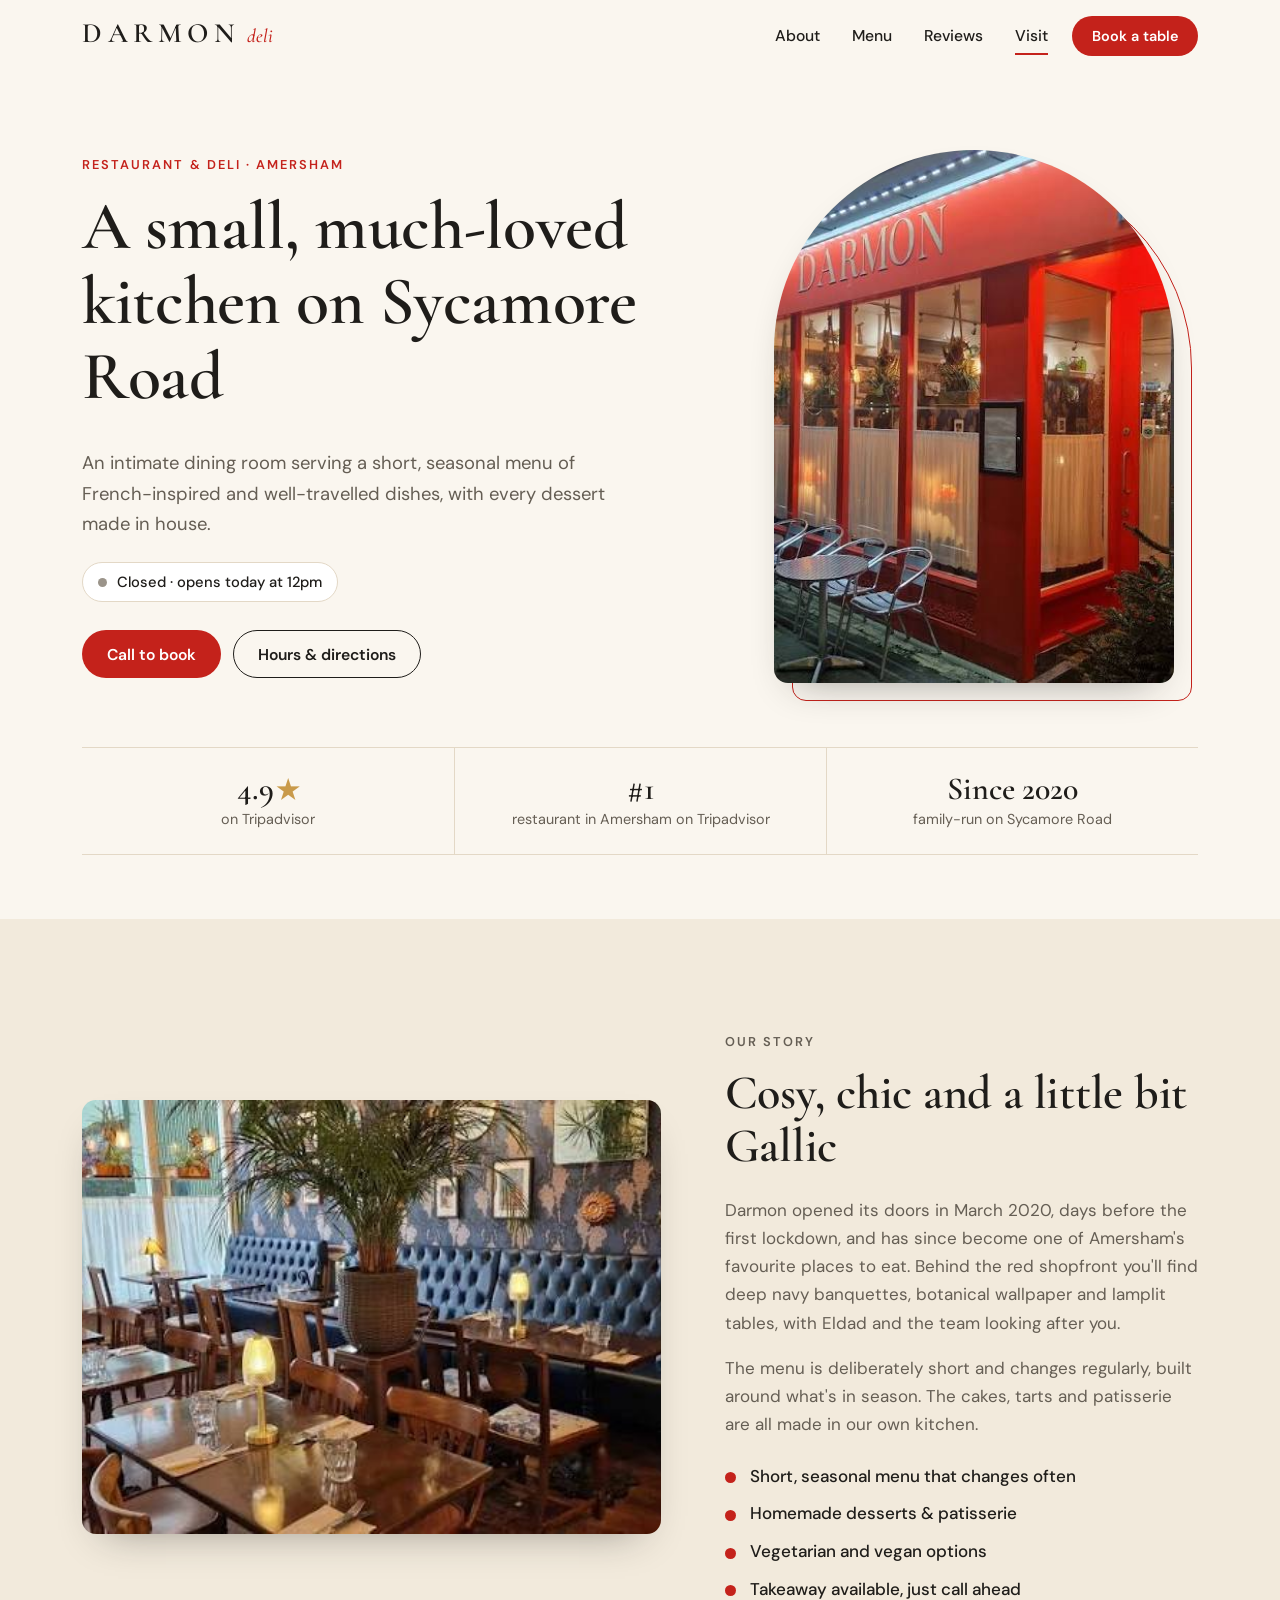
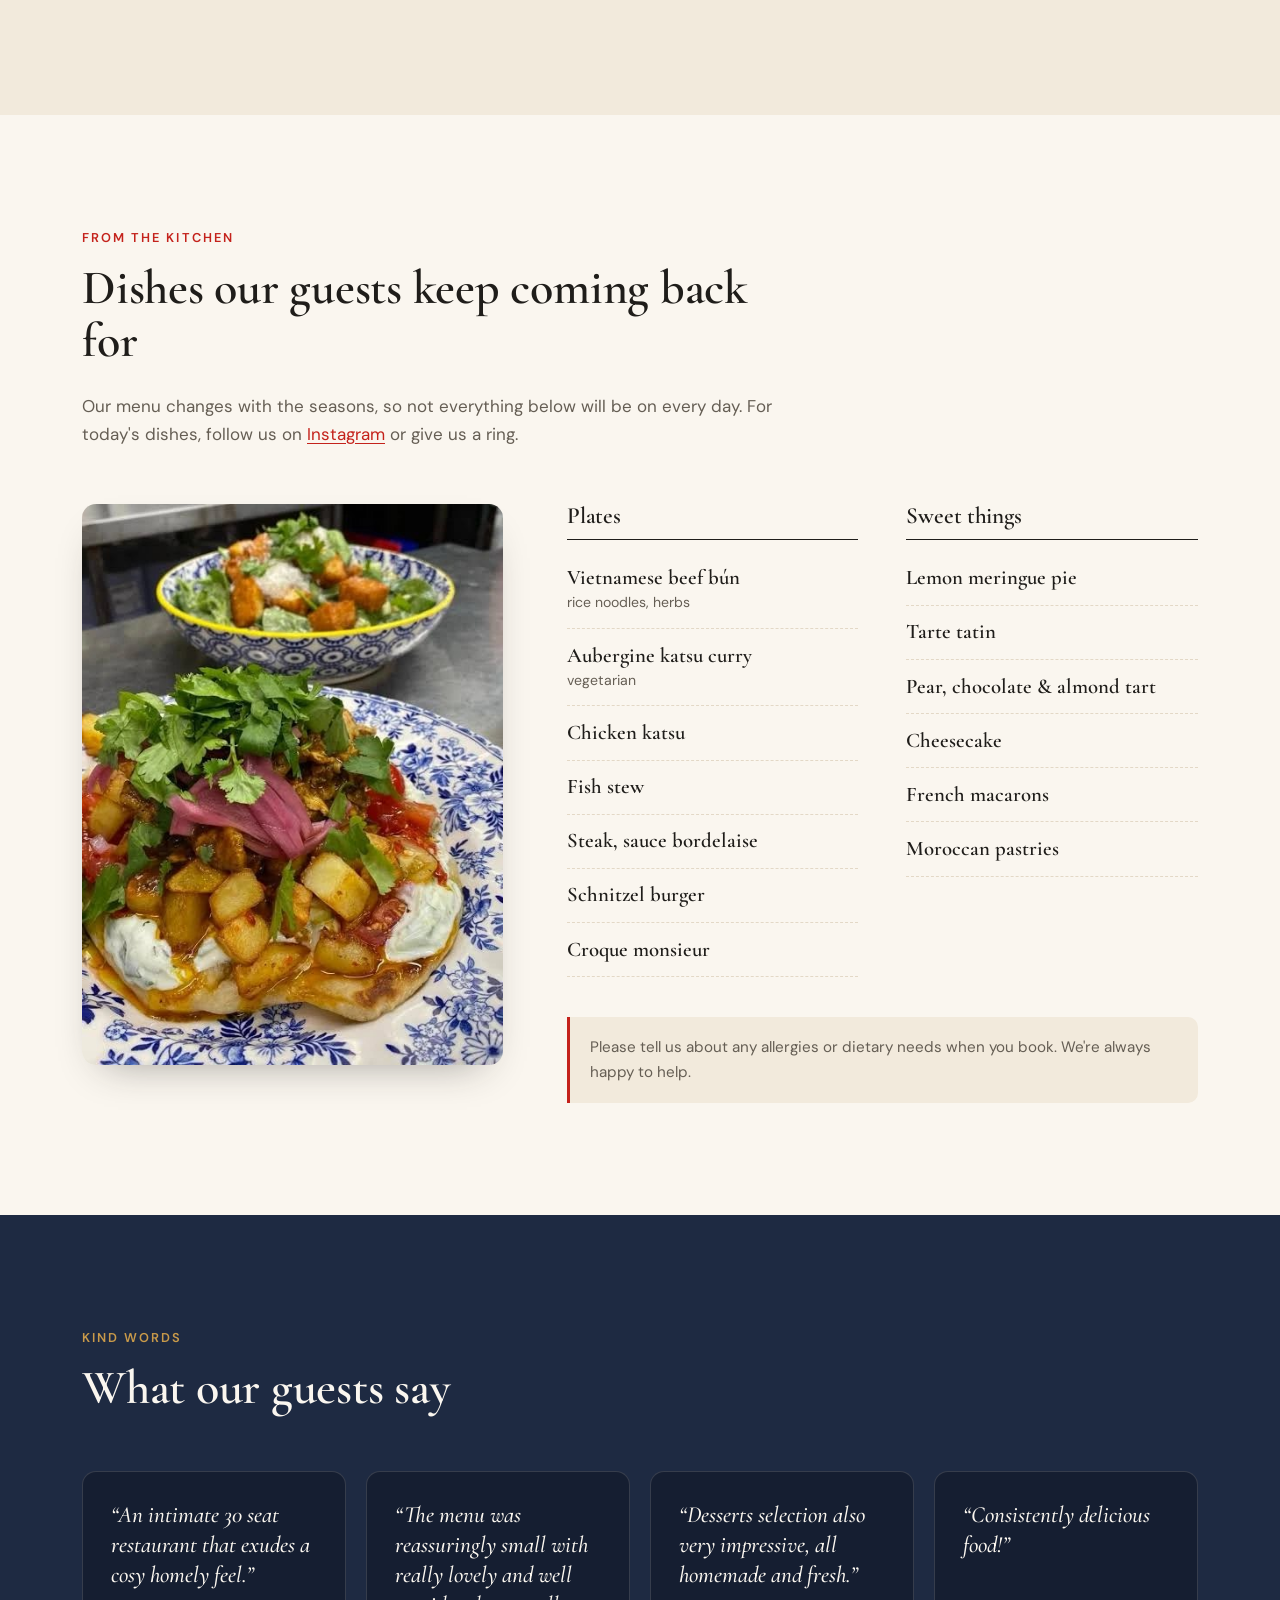
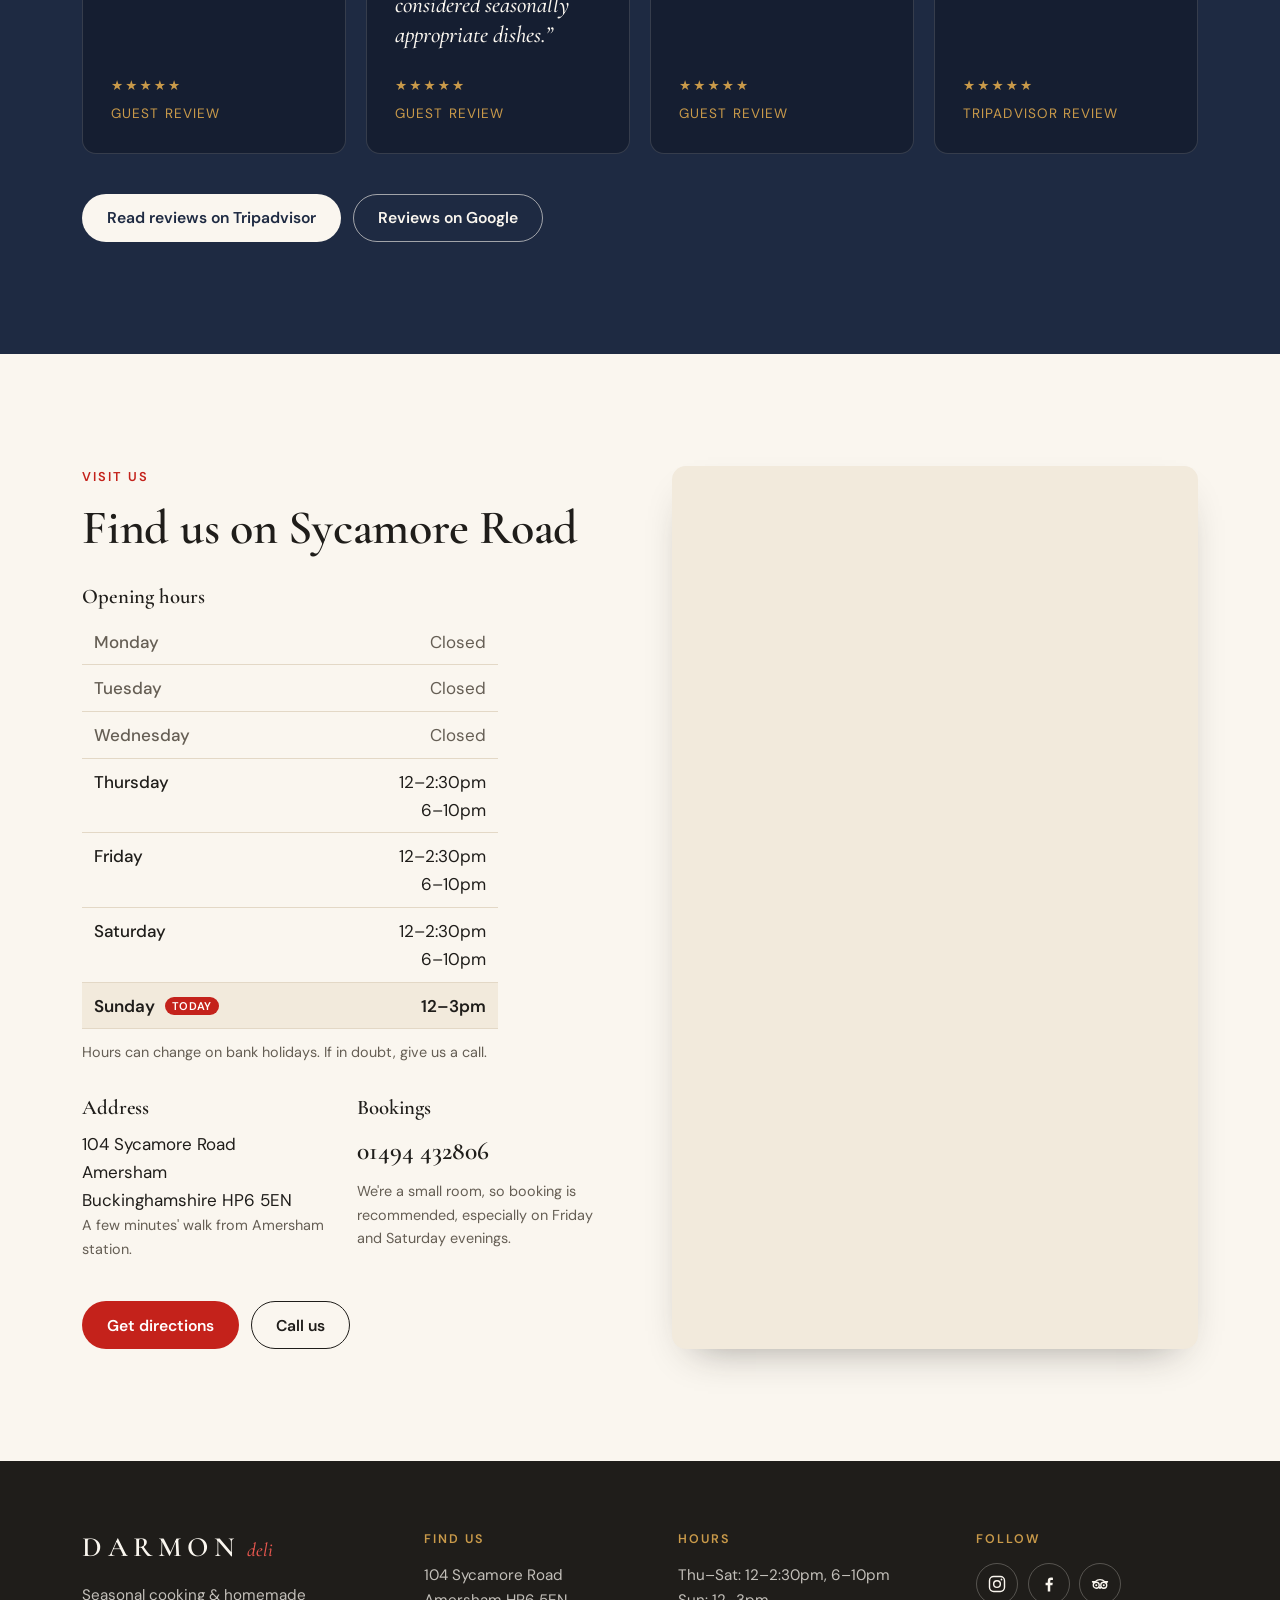
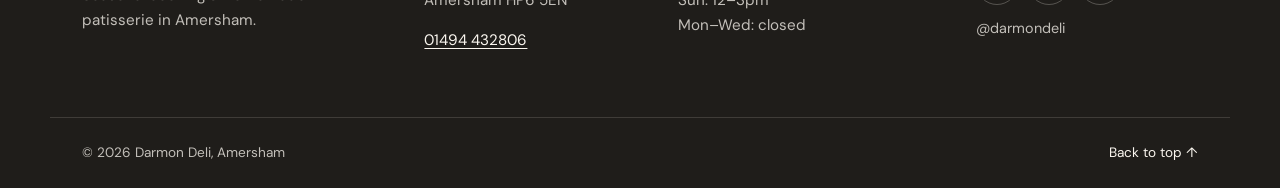
==== index.html @ e1b256d5 "Build Darmon Deli website Single-page static site for Darmon Deli, 104 Sycamore Road, Amersham: hero" ====
<!doctype html>
<html lang="en-GB">
<head>
  <meta charset="utf-8">
  <meta name="viewport" content="width=device-width, initial-scale=1">
  <title>Darmon Deli | Restaurant &amp; Deli on Sycamore Road, Amersham</title>
  <meta name="description" content="Darmon Deli is a cosy, family-run restaurant at 104 Sycamore Road, Amersham. A short, seasonal menu, homemade desserts and a warm welcome. Call 01494 432806 to book.">
  <meta name="theme-color" content="#c4221b">

  <meta property="og:type" content="restaurant">
  <meta property="og:site_name" content="Darmon Deli">
  <meta property="og:title" content="Darmon Deli | Amersham">
  <meta property="og:description" content="A cosy restaurant on Sycamore Road, Amersham. Seasonal plates, homemade desserts and a warm welcome.">
  <meta property="og:image" content="/assets/img/og.jpg">
  <meta property="og:locale" content="en_GB">
  <meta name="twitter:card" content="summary_large_image">

  <link rel="icon" href="/assets/img/favicon.svg" type="image/svg+xml">
  <link rel="apple-touch-icon" href="/assets/img/apple-touch-icon.png">

  <link rel="preconnect" href="https://fonts.googleapis.com">
  <link rel="preconnect" href="https://fonts.gstatic.com" crossorigin>
  <link rel="stylesheet" href="https://fonts.googleapis.com/css2?family=Cormorant+Garamond:ital,wght@0,500;0,600;0,700;1,500&family=DM+Sans:opsz,wght@9..40,400;9..40,500;9..40,600&display=swap">
  <link rel="stylesheet" href="/assets/css/styles.css">
  <script src="/assets/js/main.js" defer></script>

  <script type="application/ld+json">
  {
    "@context": "https://schema.org",
    "@type": "Restaurant",
    "name": "Darmon Deli",
    "image": "/assets/img/storefront.jpg",
    "telephone": "+44 1494 432806",
    "servesCuisine": ["French", "International"],
    "acceptsReservations": "True",
    "address": {
      "@type": "PostalAddress",
      "streetAddress": "104 Sycamore Road",
      "addressLocality": "Amersham",
      "addressRegion": "Buckinghamshire",
      "postalCode": "HP6 5EN",
      "addressCountry": "GB"
    },
    "geo": { "@type": "GeoCoordinates", "latitude": 51.6785188, "longitude": -0.6049673 },
    "openingHoursSpecification": [
      { "@type": "OpeningHoursSpecification", "dayOfWeek": "Sunday", "opens": "12:00", "closes": "15:00" },
      { "@type": "OpeningHoursSpecification", "dayOfWeek": ["Thursday", "Friday", "Saturday"], "opens": "12:00", "closes": "14:30" },
      { "@type": "OpeningHoursSpecification", "dayOfWeek": ["Thursday", "Friday", "Saturday"], "opens": "18:00", "closes": "22:00" }
    ],
    "sameAs": [
      "https://www.facebook.com/darmondeli/",
      "https://www.instagram.com/darmondeli/",
      "https://www.tripadvisor.co.uk/Restaurant_Review-g499482-d20060055-Reviews-Darmon_Deli-Amersham_Buckinghamshire_England.html"
    ]
  }
  </script>
</head>
<body>
  <a class="skip-link" href="#main">Skip to content</a>

  <header class="site-header" id="top">
    <div class="container header-inner">
      <a class="brand" href="#top" aria-label="Darmon Deli, back to top">
        <span class="brand-name">Darmon</span>
        <span class="brand-sub">deli</span>
      </a>

      <nav class="nav-desktop" aria-label="Main">
        <a href="#about">About</a>
        <a href="#menu">Menu</a>
        <a href="#reviews">Reviews</a>
        <a href="#visit">Visit</a>
      </nav>

      <a class="btn btn-primary btn-sm header-cta" href="tel:+441494432806">Book a table</a>

      <button class="nav-toggle" type="button" aria-expanded="false" aria-controls="drawer" aria-label="Open menu">
        <span class="nav-toggle-bar"></span>
        <span class="nav-toggle-bar"></span>
        <span class="nav-toggle-bar"></span>
      </button>
    </div>
  </header>

  <!--
    The mobile drawer sits outside <header> on purpose. A position:fixed element
    inside a parent with transform, filter or backdrop-filter is positioned
    relative to that parent instead of the viewport, which is what usually
    makes a sidebar look clipped or see-through. Its background is a solid
    colour, never a translucent one.
  -->
  <div class="drawer-scrim" data-drawer-close hidden></div>
  <aside class="drawer" id="drawer" aria-label="Mobile menu" inert>
    <div class="drawer-head">
      <span class="brand brand-drawer">
        <span class="brand-name">Darmon</span>
        <span class="brand-sub">deli</span>
      </span>
      <button class="drawer-close" type="button" data-drawer-close aria-label="Close menu">
        <svg viewBox="0 0 24 24" width="22" height="22" aria-hidden="true"><path d="M6 6l12 12M18 6L6 18" stroke="currentColor" stroke-width="1.8" stroke-linecap="round"/></svg>
      </button>
    </div>
    <nav class="drawer-nav" aria-label="Mobile">
      <a href="#about">About</a>
      <a href="#menu">Menu</a>
      <a href="#reviews">Reviews</a>
      <a href="#visit">Visit us</a>
    </nav>
    <div class="drawer-foot">
      <a class="btn btn-primary btn-block" href="tel:+441494432806">Call 01494 432806</a>
      <p class="drawer-address">104 Sycamore Road<br>Amersham HP6 5EN</p>
      <div class="social">
        <a href="https://www.instagram.com/darmondeli/" target="_blank" rel="noopener" aria-label="Instagram">
          <svg viewBox="0 0 24 24" aria-hidden="true"><rect x="3" y="3" width="18" height="18" rx="5" fill="none" stroke="currentColor" stroke-width="1.7"/><circle cx="12" cy="12" r="4" fill="none" stroke="currentColor" stroke-width="1.7"/><circle cx="17.4" cy="6.6" r="1.1" fill="currentColor"/></svg>
        </a>
        <a href="https://www.facebook.com/darmondeli/" target="_blank" rel="noopener" aria-label="Facebook">
          <svg viewBox="0 0 24 24" aria-hidden="true"><path d="M13.5 21v-7.5h2.6l.4-3h-3V8.6c0-.9.3-1.5 1.6-1.5h1.6V4.4c-.3 0-1.2-.1-2.3-.1-2.3 0-3.9 1.4-3.9 4v2.2H7.9v3h2.6V21h3z" fill="currentColor"/></svg>
        </a>
        <a href="https://www.tripadvisor.co.uk/Restaurant_Review-g499482-d20060055-Reviews-Darmon_Deli-Amersham_Buckinghamshire_England.html" target="_blank" rel="noopener" aria-label="Tripadvisor">
          <svg viewBox="0 0 24 24" aria-hidden="true"><circle cx="7.5" cy="13.5" r="3.6" fill="none" stroke="currentColor" stroke-width="1.6"/><circle cx="16.5" cy="13.5" r="3.6" fill="none" stroke="currentColor" stroke-width="1.6"/><circle cx="7.5" cy="13.5" r="1.2" fill="currentColor"/><circle cx="16.5" cy="13.5" r="1.2" fill="currentColor"/><path d="M3 9.2h3.2C7.8 7.6 9.8 6.8 12 6.8s4.2.8 5.8 2.4H21l-1.6 2M3 9.2l1.6 2M12 17.3l-1-1.3m1 1.3l1-1.3" fill="none" stroke="currentColor" stroke-width="1.6" stroke-linecap="round" stroke-linejoin="round"/></svg>
        </a>
      </div>
    </div>
  </aside>

  <main id="main">
    <!-- Hero -->
    <section class="hero">
      <div class="container hero-grid">
        <div class="hero-copy">
          <p class="eyebrow">Restaurant &amp; deli &middot; Amersham</p>
          <h1>A small, much-loved kitchen on Sycamore Road</h1>
          <p class="lede">An intimate dining room serving a short, seasonal menu of French-inspired and well-travelled dishes, with every dessert made in house.</p>

          <p class="status" data-open-status hidden>
            <span class="status-dot" aria-hidden="true"></span>
            <span class="status-text"></span>
          </p>

          <div class="hero-actions">
            <a class="btn btn-primary" href="tel:+441494432806">Call to book</a>
            <a class="btn btn-ghost" href="#visit">Hours &amp; directions</a>
          </div>
        </div>

        <figure class="hero-media">
          <img src="/assets/img/storefront.jpg" width="387" height="516" alt="The red shopfront of Darmon at 104 Sycamore Road, lit up in the evening, with bistro chairs outside" fetchpriority="high">
        </figure>
      </div>

      <div class="container">
        <ul class="proof" aria-label="Highlights">
          <li>
            <span class="proof-figure">4.9<span class="star" aria-hidden="true">&#9733;</span></span>
            <span class="proof-label">on Tripadvisor</span>
          </li>
          <li>
            <span class="proof-figure">#1</span>
            <span class="proof-label">restaurant in Amersham on Tripadvisor</span>
          </li>
          <li>
            <span class="proof-figure">Since 2020</span>
            <span class="proof-label">family-run on Sycamore Road</span>
          </li>
        </ul>
      </div>
    </section>

    <!-- About -->
    <section class="section about" id="about">
      <div class="container about-grid">
        <figure class="about-media">
          <img src="/assets/img/interior.jpg" width="658" height="303" loading="lazy" alt="Inside Darmon: navy leather banquettes, lamplit wooden tables, botanical wallpaper and a tall palm">
        </figure>
        <div class="about-copy">
          <p class="eyebrow">Our story</p>
          <h2>Cosy, chic and a little bit Gallic</h2>
          <p>Darmon opened its doors in March 2020, days before the first lockdown, and has since become one of Amersham's favourite places to eat. Behind the red shopfront you'll find deep navy banquettes, botanical wallpaper and lamplit tables, with Eldad and the team looking after you.</p>
          <p>The menu is deliberately short and changes regularly, built around what's in season. The cakes, tarts and patisserie are all made in our own kitchen.</p>
          <ul class="features">
            <li>Short, seasonal menu that changes often</li>
            <li>Homemade desserts &amp; patisserie</li>
            <li>Vegetarian and vegan options</li>
            <li>Takeaway available, just call ahead</li>
          </ul>
        </div>
      </div>
    </section>

    <!-- Menu -->
    <section class="section menu" id="menu">
      <div class="container">
        <div class="section-head">
          <p class="eyebrow">From the kitchen</p>
          <h2>Dishes our guests keep coming back for</h2>
          <p>Our menu changes with the seasons, so not everything below will be on every day. For today's dishes, follow us on <a href="https://www.instagram.com/darmondeli/" target="_blank" rel="noopener">Instagram</a> or give us a ring.</p>
        </div>

        <div class="menu-grid">
          <figure class="menu-media">
            <img src="/assets/img/dish.jpg" width="480" height="640" loading="lazy" alt="A flatbread topped with spiced chicken, crispy potatoes, herb yoghurt, pickled red onion and coriander, with a salad behind">
          </figure>

          <div class="menu-lists">
            <div class="menu-col">
              <h3>Plates</h3>
              <ul class="menu-list">
                <li><span class="dish">Vietnamese beef bún</span><span class="note">rice noodles, herbs</span></li>
                <li><span class="dish">Aubergine katsu curry</span><span class="note">vegetarian</span></li>
                <li><span class="dish">Chicken katsu</span></li>
                <li><span class="dish">Fish stew</span></li>
                <li><span class="dish">Steak, sauce bordelaise</span></li>
                <li><span class="dish">Schnitzel burger</span></li>
                <li><span class="dish">Croque monsieur</span></li>
              </ul>
            </div>
            <div class="menu-col">
              <h3>Sweet things</h3>
              <ul class="menu-list">
                <li><span class="dish">Lemon meringue pie</span></li>
                <li><span class="dish">Tarte tatin</span></li>
                <li><span class="dish">Pear, chocolate &amp; almond tart</span></li>
                <li><span class="dish">Cheesecake</span></li>
                <li><span class="dish">French macarons</span></li>
                <li><span class="dish">Moroccan pastries</span></li>
              </ul>
            </div>
            <p class="menu-foot">Please tell us about any allergies or dietary needs when you book. We're always happy to help.</p>
          </div>
        </div>
      </div>
    </section>

    <!-- Reviews -->
    <section class="section reviews" id="reviews">
      <div class="container">
        <div class="section-head section-head-light">
          <p class="eyebrow">Kind words</p>
          <h2>What our guests say</h2>
        </div>

        <div class="review-grid">
          <figure class="review">
            <blockquote>&ldquo;An intimate 30 seat restaurant that exudes a cosy homely feel.&rdquo;</blockquote>
            <figcaption>Guest review</figcaption>
          </figure>
          <figure class="review">
            <blockquote>&ldquo;The menu was reassuringly small with really lovely and well considered seasonally appropriate dishes.&rdquo;</blockquote>
            <figcaption>Guest review</figcaption>
          </figure>
          <figure class="review">
            <blockquote>&ldquo;Desserts selection also very impressive, all homemade and fresh.&rdquo;</blockquote>
            <figcaption>Guest review</figcaption>
          </figure>
          <figure class="review">
            <blockquote>&ldquo;Consistently delicious food!&rdquo;</blockquote>
            <figcaption>Tripadvisor review</figcaption>
          </figure>
        </div>

        <div class="review-links">
          <a class="btn btn-light" href="https://www.tripadvisor.co.uk/Restaurant_Review-g499482-d20060055-Reviews-Darmon_Deli-Amersham_Buckinghamshire_England.html" target="_blank" rel="noopener">Read reviews on Tripadvisor</a>
          <a class="btn btn-outline-light" href="https://www.google.com/maps/place/Darmon+Deli/@51.6785188,-0.6049673,17z/data=!4m6!3m5!1s0x4876679b635c8a7f:0xc6d75c1e1b6dec40!8m2!3d51.6785188!4d-0.6049673!16s%2Fg%2F11j0j8d5xz" target="_blank" rel="noopener">Reviews on Google</a>
        </div>
      </div>
    </section>

    <!-- Visit -->
    <section class="section visit" id="visit">
      <div class="container visit-grid">
        <div class="visit-info">
          <p class="eyebrow">Visit us</p>
          <h2>Find us on Sycamore Road</h2>

          <div class="visit-block">
            <h3>Opening hours</h3>
            <table class="hours">
              <caption class="visually-hidden">Opening hours</caption>
              <tbody>
                <tr data-day="1" class="closed"><th scope="row">Monday</th><td>Closed</td></tr>
                <tr data-day="2" class="closed"><th scope="row">Tuesday</th><td>Closed</td></tr>
                <tr data-day="3" class="closed"><th scope="row">Wednesday</th><td>Closed</td></tr>
                <tr data-day="4"><th scope="row">Thursday</th><td>12&ndash;2:30pm<br>6&ndash;10pm</td></tr>
                <tr data-day="5"><th scope="row">Friday</th><td>12&ndash;2:30pm<br>6&ndash;10pm</td></tr>
                <tr data-day="6"><th scope="row">Saturday</th><td>12&ndash;2:30pm<br>6&ndash;10pm</td></tr>
                <tr data-day="0"><th scope="row">Sunday</th><td>12&ndash;3pm</td></tr>
              </tbody>
            </table>
            <p class="small muted">Hours can change on bank holidays. If in doubt, give us a call.</p>
          </div>

          <div class="visit-block visit-contact">
            <div>
              <h3>Address</h3>
              <address>104 Sycamore Road<br>Amersham<br>Buckinghamshire HP6 5EN</address>
              <p class="small muted">A few minutes' walk from Amersham station.</p>
            </div>
            <div>
              <h3>Bookings</h3>
              <p><a class="link-strong" href="tel:+441494432806">01494 432806</a></p>
              <p class="small muted">We're a small room, so booking is recommended, especially on Friday and Saturday evenings.</p>
            </div>
          </div>

          <div class="visit-actions">
            <a class="btn btn-primary" href="https://www.google.com/maps/dir/?api=1&amp;destination=Darmon+Deli%2C+104+Sycamore+Rd%2C+Amersham+HP6+5EN" target="_blank" rel="noopener">Get directions</a>
            <a class="btn btn-ghost" href="tel:+441494432806">Call us</a>
          </div>
        </div>

        <div class="visit-map">
          <iframe
            title="Map showing Darmon Deli at 104 Sycamore Road, Amersham"
            src="https://maps.google.com/maps?q=Darmon%20Deli%2C%20104%20Sycamore%20Rd%2C%20Amersham%20HP6%205EN&amp;z=16&amp;output=embed"
            loading="lazy"
            referrerpolicy="no-referrer-when-downgrade"
            allowfullscreen></iframe>
        </div>
      </div>
    </section>
  </main>

  <footer class="site-footer">
    <div class="container footer-grid">
      <div>
        <a class="brand brand-footer" href="#top" aria-label="Darmon Deli, back to top">
          <span class="brand-name">Darmon</span>
          <span class="brand-sub">deli</span>
        </a>
        <p class="footer-tag">Seasonal cooking &amp; homemade patisserie in Amersham.</p>
      </div>
      <div>
        <h3>Find us</h3>
        <p>104 Sycamore Road<br>Amersham HP6 5EN</p>
        <p><a href="tel:+441494432806">01494 432806</a></p>
      </div>
      <div>
        <h3>Hours</h3>
        <p>Thu&ndash;Sat: 12&ndash;2:30pm, 6&ndash;10pm<br>Sun: 12&ndash;3pm<br>Mon&ndash;Wed: closed</p>
      </div>
      <div>
        <h3>Follow</h3>
        <div class="social social-footer">
          <a href="https://www.instagram.com/darmondeli/" target="_blank" rel="noopener" aria-label="Instagram">
            <svg viewBox="0 0 24 24" aria-hidden="true"><rect x="3" y="3" width="18" height="18" rx="5" fill="none" stroke="currentColor" stroke-width="1.7"/><circle cx="12" cy="12" r="4" fill="none" stroke="currentColor" stroke-width="1.7"/><circle cx="17.4" cy="6.6" r="1.1" fill="currentColor"/></svg>
          </a>
          <a href="https://www.facebook.com/darmondeli/" target="_blank" rel="noopener" aria-label="Facebook">
            <svg viewBox="0 0 24 24" aria-hidden="true"><path d="M13.5 21v-7.5h2.6l.4-3h-3V8.6c0-.9.3-1.5 1.6-1.5h1.6V4.4c-.3 0-1.2-.1-2.3-.1-2.3 0-3.9 1.4-3.9 4v2.2H7.9v3h2.6V21h3z" fill="currentColor"/></svg>
          </a>
          <a href="https://www.tripadvisor.co.uk/Restaurant_Review-g499482-d20060055-Reviews-Darmon_Deli-Amersham_Buckinghamshire_England.html" target="_blank" rel="noopener" aria-label="Tripadvisor">
            <svg viewBox="0 0 24 24" aria-hidden="true"><circle cx="7.5" cy="13.5" r="3.6" fill="none" stroke="currentColor" stroke-width="1.6"/><circle cx="16.5" cy="13.5" r="3.6" fill="none" stroke="currentColor" stroke-width="1.6"/><circle cx="7.5" cy="13.5" r="1.2" fill="currentColor"/><circle cx="16.5" cy="13.5" r="1.2" fill="currentColor"/><path d="M3 9.2h3.2C7.8 7.6 9.8 6.8 12 6.8s4.2.8 5.8 2.4H21l-1.6 2M3 9.2l1.6 2M12 17.3l-1-1.3m1 1.3l1-1.3" fill="none" stroke="currentColor" stroke-width="1.6" stroke-linecap="round" stroke-linejoin="round"/></svg>
          </a>
        </div>
        <p class="small">@darmondeli</p>
      </div>
    </div>
    <div class="container footer-base">
      <p>&copy; <span data-year>2026</span> Darmon Deli, Amersham</p>
      <a href="#top">Back to top &uarr;</a>
    </div>
  </footer>
</body>
</html>
---- assets/css/styles.css ----
/* ==========================================================================
   Darmon Deli
   ========================================================================== */

:root {
  --red: #c4221b;
  --red-deep: #9d1914;
  --navy: #1e2a42;
  --navy-deep: #151e31;
  --cream: #faf6ef;
  --paper: #f2eadc;
  --ink: #1f1d1a;
  --muted: #655e54;
  --line: #e3d8c6;
  --gold: #c99a4a;
  --white: #ffffff;

  --font-display: "Cormorant Garamond", "Times New Roman", Georgia, serif;
  --font-body: "DM Sans", system-ui, -apple-system, "Segoe UI", Roboto, sans-serif;

  --header-h: 72px;
  --radius: 14px;
  --shadow: 0 18px 40px -22px rgba(31, 29, 26, 0.45);
  --gutter: clamp(16px, 4vw, 32px);

  /* Stacking order, lowest to highest. The drawer must beat everything. */
  --z-header: 50;
  --z-scrim: 90;
  --z-drawer: 100;
}

/* Base ------------------------------------------------------------------ */

*,
*::before,
*::after {
  box-sizing: border-box;
}

html {
  -webkit-text-size-adjust: 100%;
  scroll-behavior: smooth;
  scroll-padding-top: calc(var(--header-h) + 12px);
}

html.is-locked {
  overflow: hidden;
}

body {
  margin: 0;
  background: var(--cream);
  color: var(--ink);
  font-family: var(--font-body);
  font-size: 1.0625rem;
  line-height: 1.65;
  -webkit-font-smoothing: antialiased;
  overflow-x: hidden;
}

img {
  display: block;
  max-width: 100%;
  height: auto;
}

a {
  color: var(--red);
  text-underline-offset: 3px;
}

a:hover {
  color: var(--red-deep);
}

:focus-visible {
  outline: 2px solid var(--red);
  outline-offset: 3px;
  border-radius: 4px;
}

h1,
h2,
h3 {
  font-family: var(--font-display);
  font-weight: 600;
  line-height: 1.1;
  margin: 0 0 0.5em;
  letter-spacing: -0.005em;
}

h1 {
  font-size: clamp(2.5rem, 6vw, 4.25rem);
}

h2 {
  font-size: clamp(2rem, 4.2vw, 3rem);
}

h3 {
  font-size: 1.45rem;
}

p {
  margin: 0 0 1em;
}

address {
  font-style: normal;
}

.container {
  width: 100%;
  max-width: 1180px;
  margin: 0 auto;
  padding-left: var(--gutter);
  padding-right: var(--gutter);
}

.visually-hidden {
  position: absolute !important;
  width: 1px;
  height: 1px;
  overflow: hidden;
  clip: rect(0 0 0 0);
  white-space: nowrap;
}

.skip-link {
  position: absolute;
  left: 12px;
  top: -60px;
  z-index: calc(var(--z-drawer) + 1);
  padding: 10px 16px;
  background: var(--ink);
  color: var(--white);
  border-radius: 8px;
  text-decoration: none;
}

.skip-link:focus {
  top: 12px;
  color: var(--white);
}

.eyebrow {
  font-size: 0.8rem;
  font-weight: 600;
  letter-spacing: 0.16em;
  text-transform: uppercase;
  color: var(--red);
  margin-bottom: 0.9rem;
}

.small {
  font-size: 0.9rem;
}

.muted {
  color: var(--muted);
}

.link-strong {
  font-family: var(--font-display);
  font-size: 1.6rem;
  font-weight: 600;
  color: var(--ink);
  text-decoration: none;
}

.link-strong:hover {
  color: var(--red);
}

/* Buttons --------------------------------------------------------------- */

.btn {
  display: inline-flex;
  align-items: center;
  justify-content: center;
  gap: 0.5em;
  min-height: 48px;
  padding: 0.75rem 1.5rem;
  border: 1.5px solid transparent;
  border-radius: 999px;
  font: 600 0.98rem/1 var(--font-body);
  text-decoration: none;
  cursor: pointer;
  transition: background-color 0.2s, color 0.2s, border-color 0.2s, transform 0.2s;
}

.btn:active {
  transform: translateY(1px);
}

.btn-sm {
  min-height: 40px;
  padding: 0.55rem 1.15rem;
  font-size: 0.9rem;
}

.btn-block {
  width: 100%;
}

.btn-primary {
  background: var(--red);
  color: var(--white);
}

.btn-primary:hover {
  background: var(--red-deep);
  color: var(--white);
}

.btn-ghost {
  border-color: var(--ink);
  color: var(--ink);
  background: transparent;
}

.btn-ghost:hover {
  background: var(--ink);
  color: var(--cream);
}

.btn-light {
  background: var(--cream);
  color: var(--navy);
}

.btn-light:hover {
  background: var(--white);
  color: var(--navy);
}

.btn-outline-light {
  border-color: rgba(250, 246, 239, 0.6);
  color: var(--cream);
}

.btn-outline-light:hover {
  border-color: var(--cream);
  background: rgba(250, 246, 239, 0.1);
  color: var(--cream);
}

/* Brand ----------------------------------------------------------------- */

.brand {
  display: inline-flex;
  align-items: baseline;
  gap: 0.4rem;
  color: var(--ink);
  text-decoration: none;
}

.brand:hover {
  color: var(--ink);
}

.brand-name {
  font-family: var(--font-display);
  font-size: 1.75rem;
  font-weight: 600;
  letter-spacing: 0.2em;
  text-transform: uppercase;
  line-height: 1;
}

.brand-sub {
  font-family: var(--font-display);
  font-style: italic;
  font-weight: 500;
  font-size: 1.2rem;
  color: var(--red);
}

/* Header ---------------------------------------------------------------- */

/* Solid background, no backdrop-filter/transform: keeps the header opaque
   and avoids creating a containing block for fixed-position children. */
.site-header {
  position: sticky;
  top: 0;
  z-index: var(--z-header);
  background: var(--cream);
  border-bottom: 1px solid transparent;
  transition: border-color 0.2s, box-shadow 0.2s;
}

.site-header.is-scrolled {
  border-bottom-color: var(--line);
  box-shadow: 0 6px 20px -16px rgba(31, 29, 26, 0.5);
}

.header-inner {
  display: flex;
  align-items: center;
  gap: 1.5rem;
  height: var(--header-h);
}

.nav-desktop {
  display: flex;
  gap: 2rem;
  margin-left: auto;
}

.nav-desktop a {
  position: relative;
  color: var(--ink);
  font-weight: 500;
  font-size: 0.98rem;
  text-decoration: none;
  padding: 0.35rem 0;
}

.nav-desktop a::after {
  content: "";
  position: absolute;
  left: 0;
  right: 0;
  bottom: 0;
  height: 1.5px;
  background: var(--red);
  transform: scaleX(0);
  transform-origin: left;
  transition: transform 0.25s;
}

.nav-desktop a:hover::after,
.nav-desktop a.is-active::after {
  transform: scaleX(1);
}

.nav-toggle {
  display: none;
  margin-left: auto;
  width: 44px;
  height: 44px;
  padding: 0;
  border: 0;
  border-radius: 10px;
  background: transparent;
  color: var(--ink);
  cursor: pointer;
  flex-direction: column;
  align-items: center;
  justify-content: center;
  gap: 5px;
}

.nav-toggle-bar {
  display: block;
  width: 22px;
  height: 1.8px;
  background: currentColor;
  border-radius: 2px;
}

/* Mobile drawer --------------------------------------------------------- */

.drawer-scrim {
  position: fixed;
  inset: 0;
  z-index: var(--z-scrim);
  background: rgba(21, 30, 49, 0.55);
  opacity: 0;
  transition: opacity 0.3s;
}

.drawer-scrim.is-visible {
  opacity: 1;
}

.drawer-scrim[hidden] {
  display: none;
}

.drawer {
  position: fixed;
  top: 0;
  right: 0;
  bottom: 0;
  z-index: var(--z-drawer);
  display: flex;
  flex-direction: column;
  width: min(86vw, 360px);
  height: 100vh;
  height: 100dvh;
  /* Fully opaque, deliberately. */
  background-color: var(--cream);
  box-shadow: -24px 0 48px -24px rgba(21, 30, 49, 0.45);
  overflow-y: auto;
  overscroll-behavior: contain;
  transform: translateX(100%);
  visibility: hidden;
  transition: transform 0.32s cubic-bezier(0.2, 0.7, 0.2, 1), visibility 0s linear 0.32s;
}

.drawer.is-open {
  transform: translateX(0);
  visibility: visible;
  transition: transform 0.32s cubic-bezier(0.2, 0.7, 0.2, 1), visibility 0s;
}

.drawer-head {
  display: flex;
  align-items: center;
  justify-content: space-between;
  height: var(--header-h);
  padding: 0 var(--gutter);
  border-bottom: 1px solid var(--line);
  flex-shrink: 0;
}

.drawer-close {
  display: grid;
  place-items: center;
  width: 44px;
  height: 44px;
  margin-right: -10px;
  border: 0;
  border-radius: 10px;
  background: transparent;
  color: var(--ink);
  cursor: pointer;
}

.drawer-nav {
  display: flex;
  flex-direction: column;
  padding: 1rem var(--gutter);
}

.drawer-nav a {
  padding: 0.85rem 0;
  border-bottom: 1px solid var(--line);
  font-family: var(--font-display);
  font-size: 1.75rem;
  font-weight: 600;
  color: var(--ink);
  text-decoration: none;
}

.drawer-nav a:hover {
  color: var(--red);
}

.drawer-foot {
  margin-top: auto;
  padding: 1.5rem var(--gutter) 2rem;
}

.drawer-address {
  margin: 1.25rem 0 1rem;
  color: var(--muted);
  font-size: 0.95rem;
}

/* Social icons ---------------------------------------------------------- */

.social {
  display: flex;
  gap: 0.6rem;
}

.social a {
  display: grid;
  place-items: center;
  width: 42px;
  height: 42px;
  border: 1px solid var(--line);
  border-radius: 50%;
  color: var(--ink);
  transition: background-color 0.2s, color 0.2s, border-color 0.2s;
}

.social a:hover {
  background: var(--red);
  border-color: var(--red);
  color: var(--white);
}

.social svg {
  width: 20px;
  height: 20px;
}

/* Hero ------------------------------------------------------------------ */

.hero {
  padding: clamp(2.5rem, 6vw, 5rem) 0 clamp(2.5rem, 5vw, 4rem);
}

.hero-grid {
  display: grid;
  grid-template-columns: minmax(0, 1.15fr) minmax(0, 0.85fr);
  gap: clamp(2rem, 5vw, 4.5rem);
  align-items: center;
}

.lede {
  max-width: 34rem;
  font-size: 1.15rem;
  color: var(--muted);
}

.status {
  display: inline-flex;
  align-items: center;
  gap: 0.6rem;
  margin: 0.25rem 0 1.75rem;
  padding: 0.45rem 0.95rem;
  border: 1px solid var(--line);
  border-radius: 999px;
  background: var(--white);
  font-size: 0.92rem;
  font-weight: 500;
}

.status[hidden] {
  display: none;
}

.status-dot {
  width: 9px;
  height: 9px;
  border-radius: 50%;
  background: #9b948a;
}

.status.is-open .status-dot {
  background: #2f8f4e;
  box-shadow: 0 0 0 4px rgba(47, 143, 78, 0.16);
}

.hero-actions {
  display: flex;
  flex-wrap: wrap;
  gap: 0.75rem;
}

.hero-media {
  position: relative;
  margin: 0;
  justify-self: center;
  width: 100%;
  max-width: 400px;
}

.hero-media::before {
  content: "";
  position: absolute;
  inset: 18px -18px -18px 18px;
  border: 1.5px solid var(--red);
  border-radius: 200px 200px var(--radius) var(--radius);
}

.hero-media img {
  position: relative;
  width: 100%;
  aspect-ratio: 387 / 516;
  object-fit: cover;
  border-radius: 200px 200px var(--radius) var(--radius);
  box-shadow: var(--shadow);
}

.proof {
  display: grid;
  grid-template-columns: repeat(3, minmax(0, 1fr));
  margin: clamp(2.5rem, 5vw, 4rem) 0 0;
  padding: 0;
  list-style: none;
  border-top: 1px solid var(--line);
  border-bottom: 1px solid var(--line);
}

.proof li {
  display: flex;
  flex-direction: column;
  gap: 0.15rem;
  padding: 1.4rem 1rem;
  text-align: center;
}

.proof li + li {
  border-left: 1px solid var(--line);
}

.proof-figure {
  font-family: var(--font-display);
  font-size: 2rem;
  font-weight: 600;
  line-height: 1.1;
}

.star {
  color: var(--gold);
  font-size: 0.8em;
  margin-left: 0.1em;
}

.proof-label {
  font-size: 0.9rem;
  color: var(--muted);
}

/* Sections -------------------------------------------------------------- */

.section {
  padding: clamp(4rem, 9vw, 7rem) 0;
}

.section-head {
  max-width: 44rem;
  margin-bottom: clamp(2rem, 5vw, 3.5rem);
}

.section-head p:last-child {
  color: var(--muted);
}

/* About ----------------------------------------------------------------- */

.about {
  background: var(--paper);
}

.about-grid {
  display: grid;
  grid-template-columns: minmax(0, 1.1fr) minmax(0, 0.9fr);
  gap: clamp(2rem, 5vw, 4.5rem);
  align-items: center;
}

.about-media {
  margin: 0;
}

.about-media img {
  width: 100%;
  aspect-ratio: 4 / 3;
  object-fit: cover;
  border-radius: var(--radius);
  box-shadow: var(--shadow);
}

.about-copy p {
  color: var(--muted);
}

.features {
  display: grid;
  gap: 0.6rem;
  margin: 1.5rem 0 0;
  padding: 0;
  list-style: none;
}

.features li {
  position: relative;
  padding-left: 1.6rem;
  font-weight: 500;
}

.features li::before {
  content: "";
  position: absolute;
  left: 0;
  top: 0.62em;
  width: 0.7rem;
  height: 0.7rem;
  border-radius: 50%;
  background: var(--red);
}

/* Menu ------------------------------------------------------------------ */

.menu-grid {
  display: grid;
  grid-template-columns: minmax(0, 0.8fr) minmax(0, 1.2fr);
  gap: clamp(2rem, 5vw, 4.5rem);
  align-items: start;
}

.menu-media {
  margin: 0;
  position: sticky;
  top: calc(var(--header-h) + 24px);
}

.menu-media img {
  width: 100%;
  aspect-ratio: 3 / 4;
  object-fit: cover;
  border-radius: var(--radius);
  box-shadow: var(--shadow);
}

.menu-lists {
  display: grid;
  grid-template-columns: repeat(2, minmax(0, 1fr));
  gap: 2.5rem 3rem;
}

.menu-col h3 {
  padding-bottom: 0.6rem;
  border-bottom: 1.5px solid var(--ink);
}

.menu-list {
  margin: 0;
  padding: 0;
  list-style: none;
}

.menu-list li {
  display: flex;
  flex-direction: column;
  padding: 0.85rem 0;
  border-bottom: 1px dashed var(--line);
}

.dish {
  font-family: var(--font-display);
  font-size: 1.3rem;
  font-weight: 600;
  line-height: 1.25;
}

.note {
  font-size: 0.88rem;
  color: var(--muted);
}

.menu-foot {
  grid-column: 1 / -1;
  margin: 0;
  padding: 1.1rem 1.25rem;
  border-left: 3px solid var(--red);
  background: var(--paper);
  border-radius: 0 10px 10px 0;
  font-size: 0.95rem;
  color: var(--muted);
}

/* Reviews --------------------------------------------------------------- */

.reviews {
  background: var(--navy);
  color: var(--cream);
}

.section-head-light .eyebrow {
  color: var(--gold);
}

.review-grid {
  display: grid;
  grid-template-columns: repeat(4, minmax(0, 1fr));
  gap: 1.25rem;
}

.review {
  display: flex;
  flex-direction: column;
  justify-content: space-between;
  gap: 1.5rem;
  margin: 0;
  padding: 1.75rem;
  border: 1px solid rgba(250, 246, 239, 0.14);
  border-radius: var(--radius);
  background: var(--navy-deep);
}

.review blockquote {
  margin: 0;
  font-family: var(--font-display);
  font-size: 1.45rem;
  font-weight: 500;
  font-style: italic;
  line-height: 1.3;
}

.review figcaption {
  font-size: 0.85rem;
  letter-spacing: 0.08em;
  text-transform: uppercase;
  color: var(--gold);
}

.review figcaption::before {
  content: "\2605\2605\2605\2605\2605";
  display: block;
  margin-bottom: 0.35rem;
  letter-spacing: 0.15em;
}

.review-links {
  display: flex;
  flex-wrap: wrap;
  gap: 0.75rem;
  margin-top: 2.5rem;
}

/* Visit ----------------------------------------------------------------- */

.visit-grid {
  display: grid;
  grid-template-columns: minmax(0, 1fr) minmax(0, 1fr);
  gap: clamp(2rem, 5vw, 4.5rem);
  align-items: stretch;
}

.visit-block {
  margin-top: 2rem;
}

.visit-block h3 {
  font-size: 1.3rem;
  margin-bottom: 0.6rem;
}

.hours {
  width: 100%;
  max-width: 26rem;
  border-collapse: collapse;
  margin-bottom: 0.75rem;
}

.hours th,
.hours td {
  padding: 0.55rem 0.75rem;
  border-bottom: 1px solid var(--line);
  vertical-align: top;
}

.hours th {
  text-align: left;
  font-weight: 500;
}

.hours td {
  text-align: right;
}

.hours tr.closed {
  color: var(--muted);
}

.hours tr.is-today th,
.hours tr.is-today td {
  background: var(--paper);
  font-weight: 600;
  color: var(--ink);
}

.hours tr.is-today th::after {
  content: "Today";
  margin-left: 0.6rem;
  padding: 0.1rem 0.45rem;
  border-radius: 999px;
  background: var(--red);
  color: var(--white);
  font-size: 0.7rem;
  font-weight: 600;
  letter-spacing: 0.06em;
  text-transform: uppercase;
  vertical-align: 0.15em;
}

.visit-contact {
  display: grid;
  grid-template-columns: repeat(2, minmax(0, 1fr));
  gap: 1.5rem;
}

.visit-contact p {
  margin-bottom: 0.5rem;
}

.visit-actions {
  display: flex;
  flex-wrap: wrap;
  gap: 0.75rem;
  margin-top: 2rem;
}

.visit-map {
  min-height: 420px;
  border-radius: var(--radius);
  overflow: hidden;
  background: var(--paper);
  box-shadow: var(--shadow);
}

.visit-map iframe {
  display: block;
  width: 100%;
  height: 100%;
  min-height: 420px;
  border: 0;
}

/* Footer ---------------------------------------------------------------- */

.site-footer {
  background: var(--ink);
  color: rgba(250, 246, 239, 0.75);
  padding: clamp(3rem, 7vw, 4.5rem) 0 1.5rem;
  font-size: 0.95rem;
}

.site-footer a {
  color: var(--cream);
}

.site-footer a:hover {
  color: var(--white);
}

.site-footer h3 {
  font-family: var(--font-body);
  font-size: 0.78rem;
  font-weight: 600;
  letter-spacing: 0.16em;
  text-transform: uppercase;
  color: var(--gold);
  margin-bottom: 1rem;
}

.footer-grid {
  display: grid;
  grid-template-columns: 1.4fr 1fr 1.2fr 1fr;
  gap: 2rem;
}

.brand-footer,
.brand-footer:hover {
  color: var(--cream);
}

.brand-footer .brand-sub {
  color: #e8574f;
}

.footer-tag {
  margin-top: 1rem;
  max-width: 18rem;
}

.social-footer a {
  border-color: rgba(250, 246, 239, 0.25);
  color: var(--cream);
}

.social-footer + .small {
  margin-top: 0.75rem;
}

.footer-base {
  display: flex;
  flex-wrap: wrap;
  justify-content: space-between;
  gap: 0.5rem;
  margin-top: 3rem;
  padding-top: 1.5rem;
  border-top: 1px solid rgba(250, 246, 239, 0.14);
  font-size: 0.85rem;
}

.footer-base p {
  margin: 0;
}

.footer-base a {
  text-decoration: none;
}

/* Responsive ------------------------------------------------------------ */

@media (max-width: 1080px) {
  .review-grid {
    grid-template-columns: repeat(2, minmax(0, 1fr));
  }
}

@media (max-width: 900px) {
  :root {
    --header-h: 64px;
  }

  .nav-desktop,
  .header-cta {
    display: none;
  }

  .nav-toggle {
    display: inline-flex;
  }

  .hero-grid,
  .about-grid,
  .menu-grid,
  .visit-grid {
    grid-template-columns: minmax(0, 1fr);
  }

  .hero-media {
    max-width: 340px;
  }

  .menu-media {
    position: static;
    max-width: 420px;
  }

  .footer-grid {
    grid-template-columns: repeat(2, minmax(0, 1fr));
  }
}

@media (max-width: 600px) {
  body {
    font-size: 1rem;
  }

  .brand-name {
    font-size: 1.5rem;
  }

  .hero-media {
    max-width: 280px;
  }

  .hero-media::before {
    inset: 12px -12px -12px 12px;
  }

  .hero-actions .btn,
  .visit-actions .btn,
  .review-links .btn {
    flex: 1 1 100%;
  }

  .proof {
    grid-template-columns: minmax(0, 1fr);
  }

  .proof li + li {
    border-left: 0;
    border-top: 1px solid var(--line);
  }

  .menu-lists,
  .review-grid,
  .visit-contact,
  .footer-grid {
    grid-template-columns: minmax(0, 1fr);
  }

  .visit-map,
  .visit-map iframe {
    min-height: 320px;
  }
}

@media (prefers-reduced-motion: reduce) {
  html {
    scroll-behavior: auto;
  }

  *,
  *::before,
  *::after {
    transition-duration: 0.01ms !important;
    animation-duration: 0.01ms !important;
  }
}
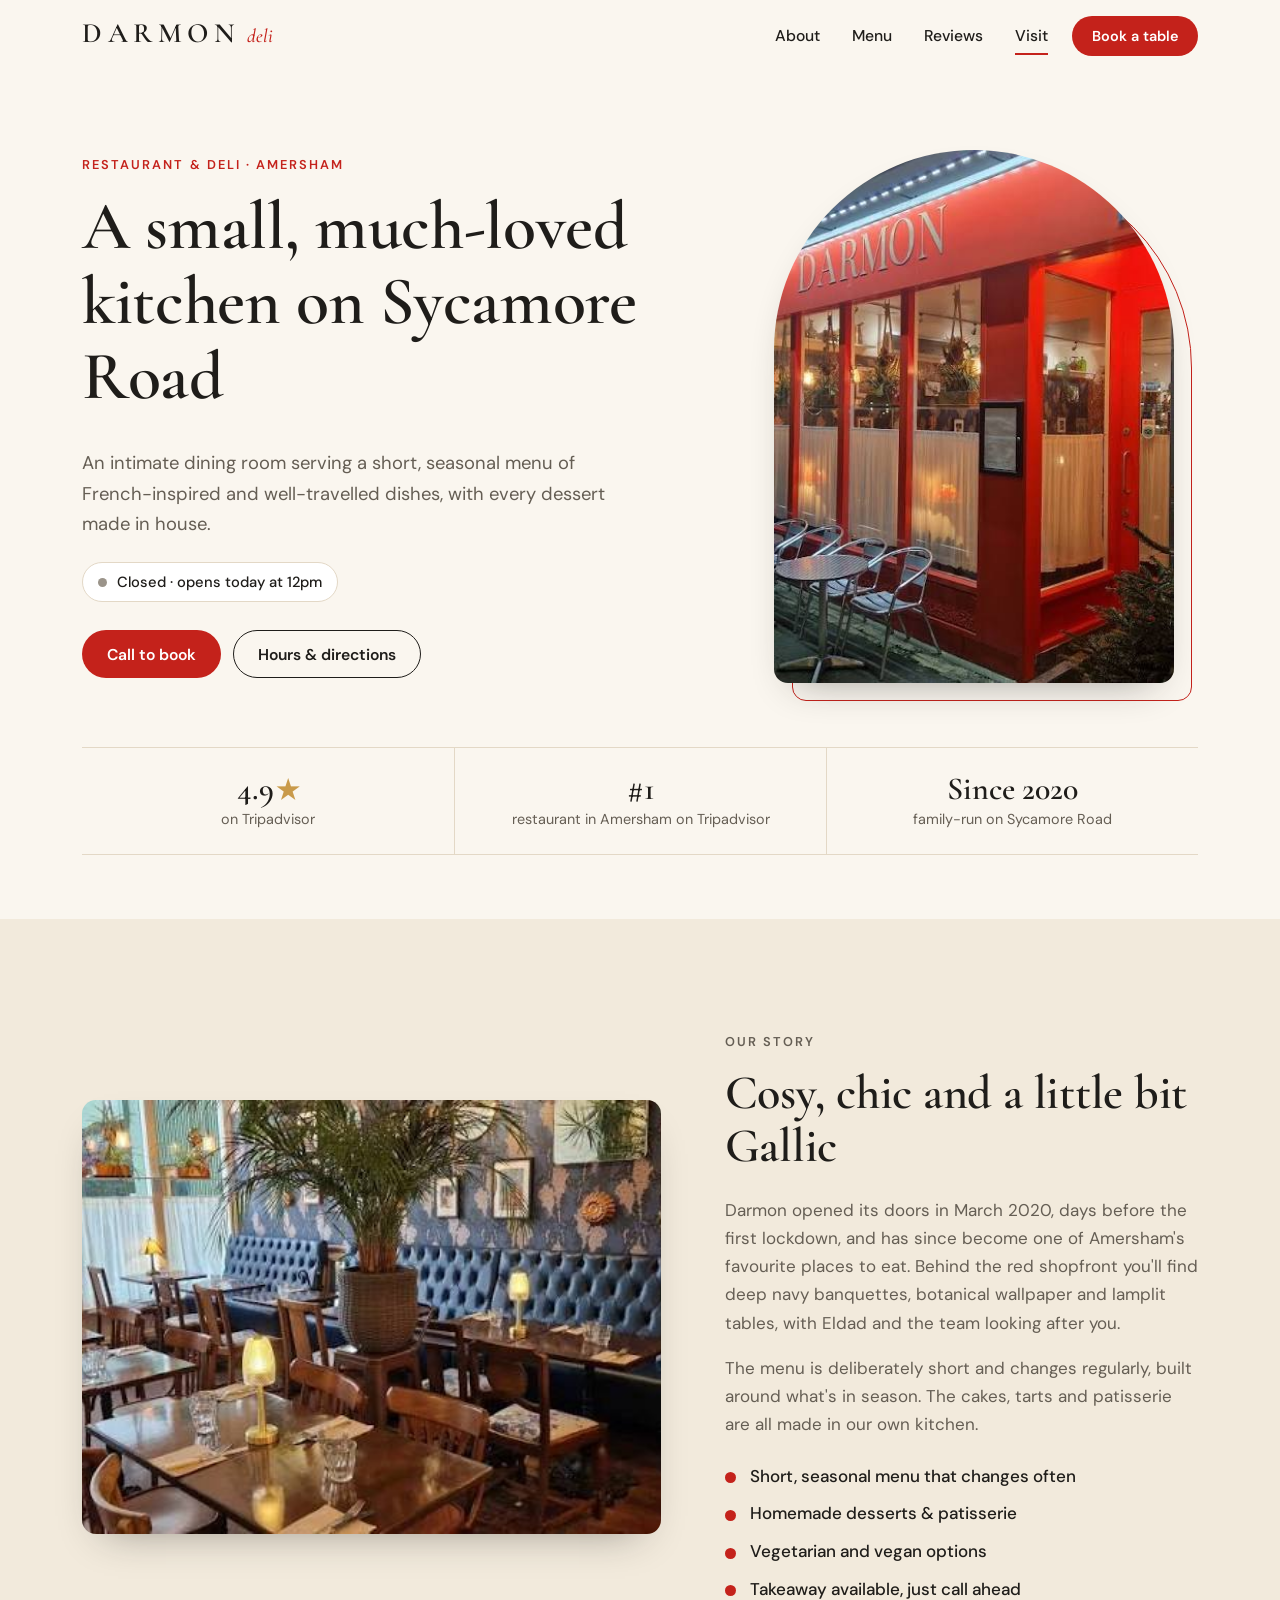
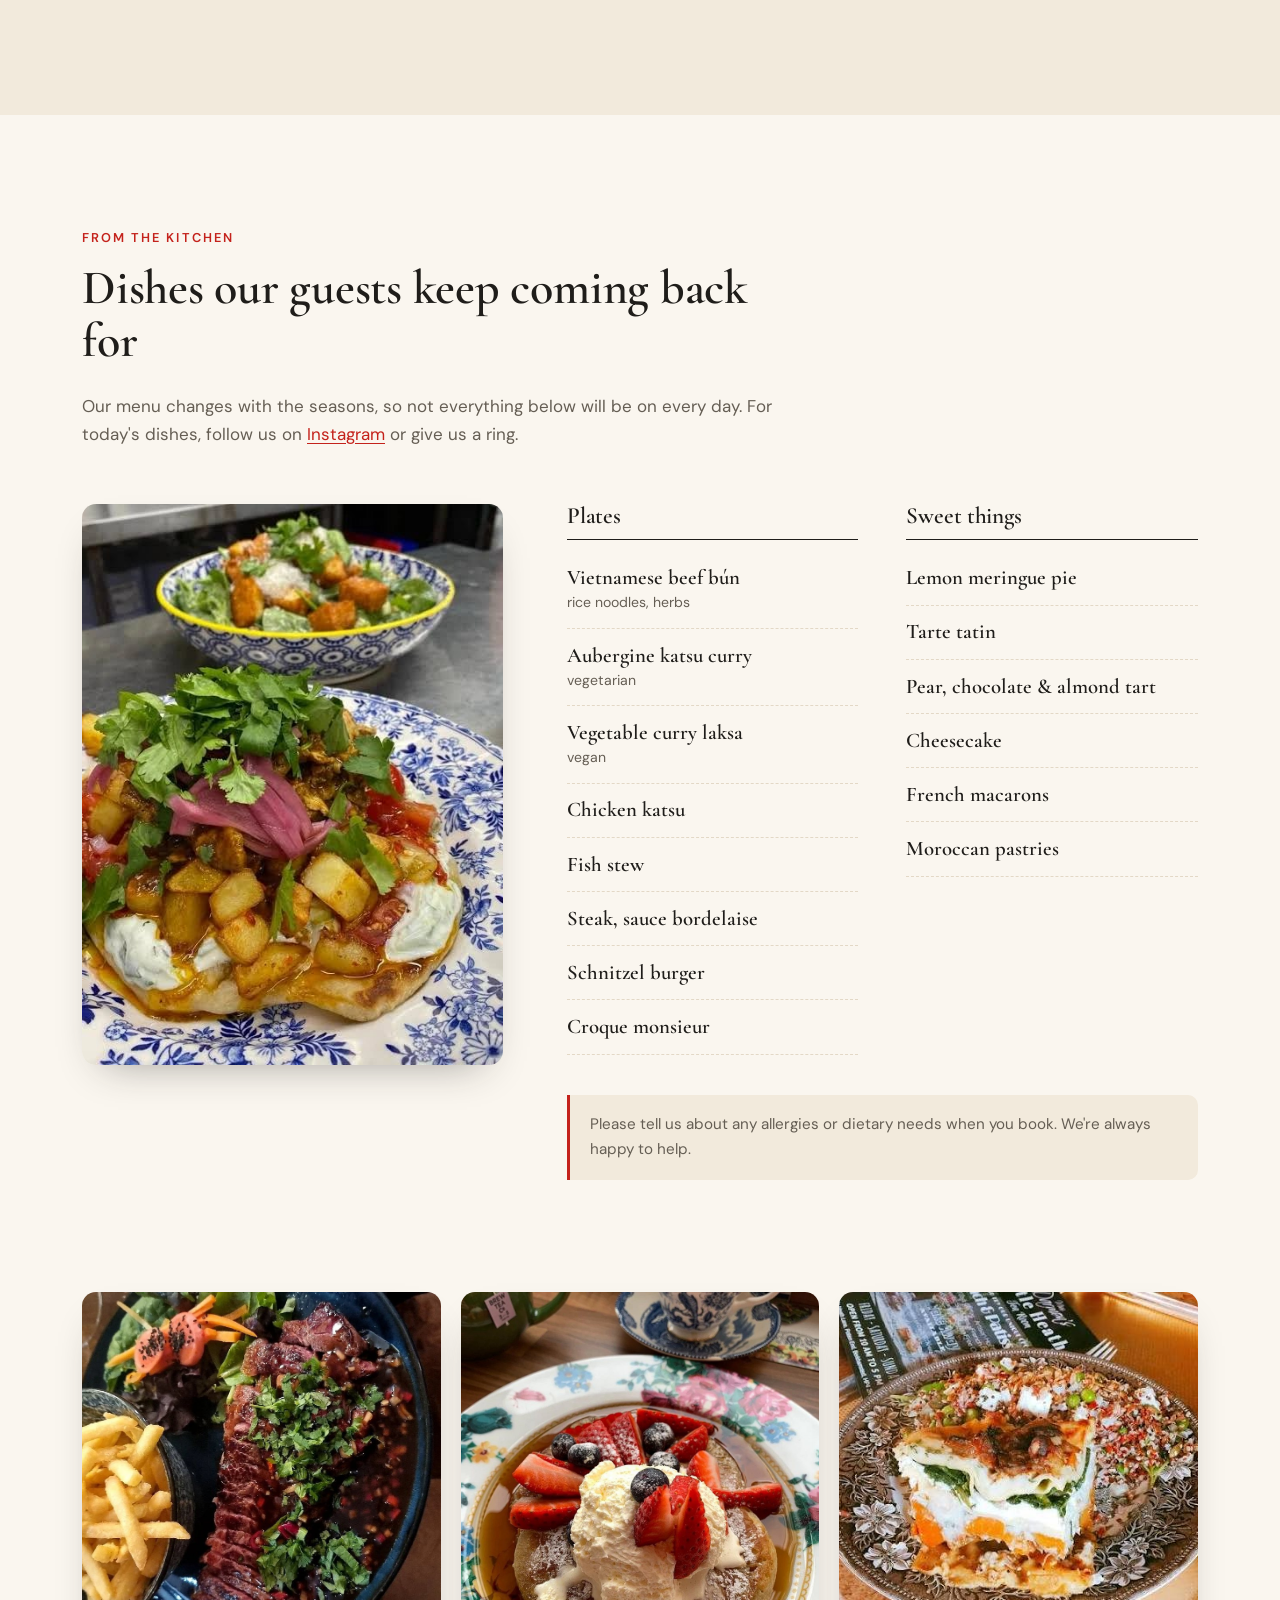
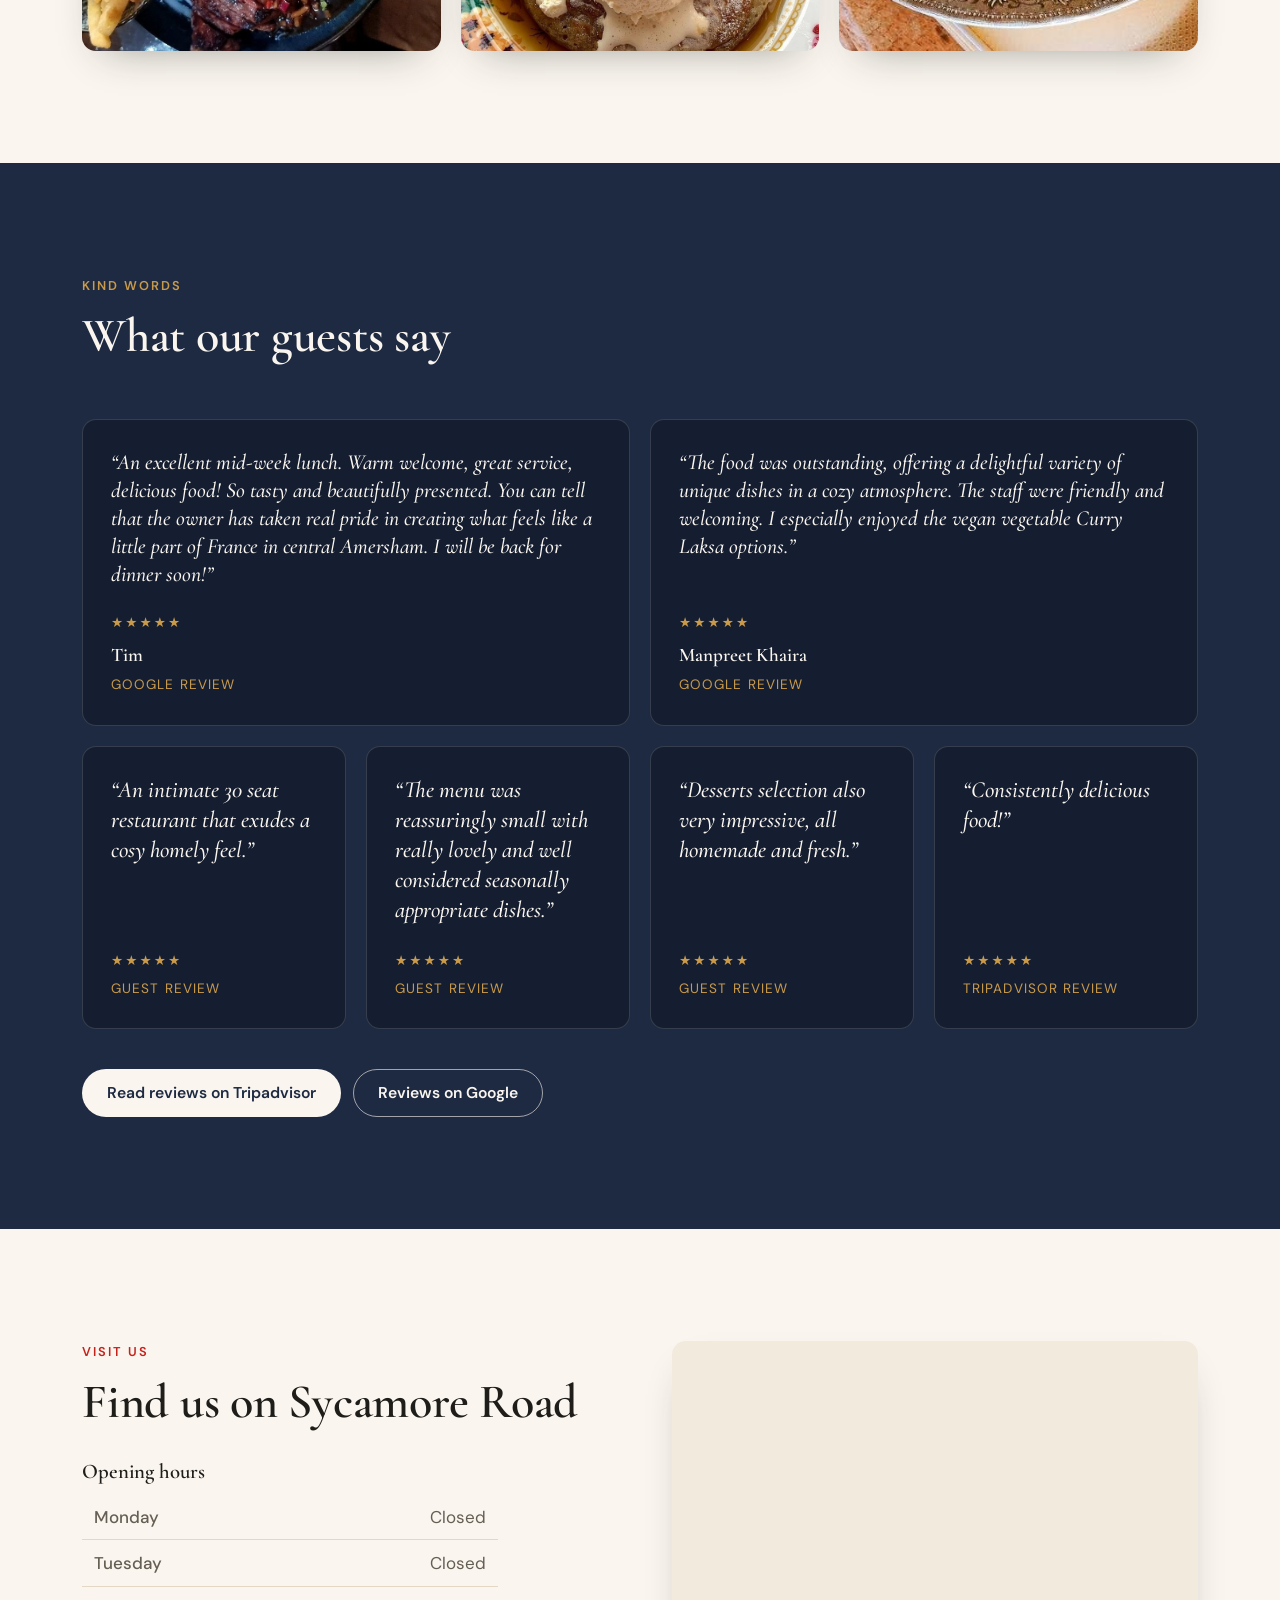
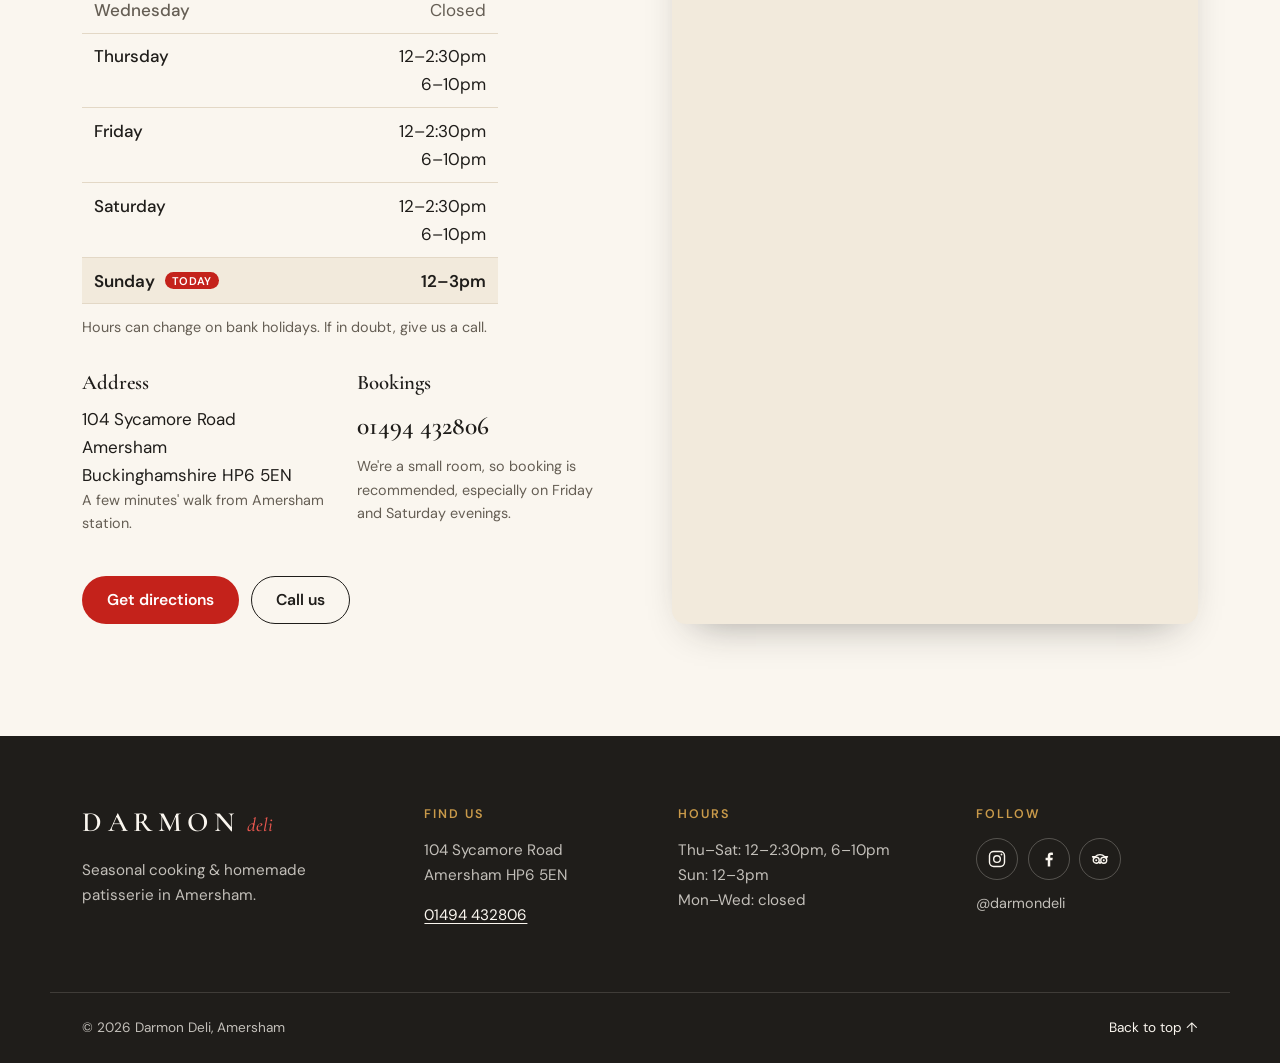
==== commit 40ce68ee: "Add food photo gallery and named Google reviews Adds a three-photo gallery (steak frites, pancakes, " ====
--- a/index.html
+++ b/index.html
@@ -207,6 +207,7 @@
               <ul class="menu-list">
                 <li><span class="dish">Vietnamese beef bún</span><span class="note">rice noodles, herbs</span></li>
                 <li><span class="dish">Aubergine katsu curry</span><span class="note">vegetarian</span></li>
+                <li><span class="dish">Vegetable curry laksa</span><span class="note">vegan</span></li>
                 <li><span class="dish">Chicken katsu</span></li>
                 <li><span class="dish">Fish stew</span></li>
                 <li><span class="dish">Steak, sauce bordelaise</span></li>
@@ -231,6 +232,21 @@
       </div>
     </section>
 
+    <!-- Gallery -->
+    <section class="gallery" aria-label="Photos of our food">
+      <div class="container gallery-grid">
+        <figure>
+          <img src="/assets/img/steak.jpg" width="1000" height="819" loading="lazy" alt="Sliced steak with a chilli, garlic and coriander sauce, served with fries and a side salad">
+        </figure>
+        <figure>
+          <img src="/assets/img/pancakes.jpg" width="900" height="900" loading="lazy" alt="Pancakes topped with whipped cream, strawberries and blueberries in maple syrup, on a floral plate">
+        </figure>
+        <figure>
+          <img src="/assets/img/lasagne.jpg" width="489" height="408" loading="lazy" alt="A layered vegetable bake with spinach and squash, topped with feta, peas and toasted seeds">
+        </figure>
+      </div>
+    </section>
+
     <!-- Reviews -->
     <section class="section reviews" id="reviews">
       <div class="container">
@@ -240,6 +256,14 @@
         </div>
 
         <div class="review-grid">
+          <figure class="review review-feature">
+            <blockquote>&ldquo;An excellent mid-week lunch. Warm welcome, great service, delicious food! So tasty and beautifully presented. You can tell that the owner has taken real pride in creating what feels like a little part of France in central Amersham. I will be back for dinner soon!&rdquo;</blockquote>
+            <figcaption><span class="review-name">Tim</span> Google review</figcaption>
+          </figure>
+          <figure class="review review-feature">
+            <blockquote>&ldquo;The food was outstanding, offering a delightful variety of unique dishes in a cozy atmosphere. The staff were friendly and welcoming. I especially enjoyed the vegan vegetable Curry Laksa options.&rdquo;</blockquote>
+            <figcaption><span class="review-name">Manpreet Khaira</span> Google review</figcaption>
+          </figure>
           <figure class="review">
             <blockquote>&ldquo;An intimate 30 seat restaurant that exudes a cosy homely feel.&rdquo;</blockquote>
             <figcaption>Guest review</figcaption>
--- a/assets/css/styles.css
+++ b/assets/css/styles.css
@@ -746,6 +746,30 @@
   color: var(--muted);
 }
 
+/* Gallery --------------------------------------------------------------- */
+
+.gallery {
+  padding-bottom: clamp(4rem, 9vw, 7rem);
+}
+
+.gallery-grid {
+  display: grid;
+  grid-template-columns: repeat(3, minmax(0, 1fr));
+  gap: clamp(0.75rem, 2vw, 1.25rem);
+}
+
+.gallery figure {
+  margin: 0;
+}
+
+.gallery img {
+  width: 100%;
+  aspect-ratio: 1 / 1;
+  object-fit: cover;
+  border-radius: var(--radius);
+  box-shadow: var(--shadow);
+}
+
 /* Reviews --------------------------------------------------------------- */
 
 .reviews {
@@ -789,6 +813,25 @@
   letter-spacing: 0.08em;
   text-transform: uppercase;
   color: var(--gold);
+}
+
+.review-feature {
+  grid-column: span 2;
+}
+
+.review-feature blockquote {
+  font-size: 1.35rem;
+}
+
+.review-name {
+  display: block;
+  margin-bottom: 0.15rem;
+  font-family: var(--font-display);
+  font-size: 1.2rem;
+  font-weight: 600;
+  letter-spacing: 0;
+  text-transform: none;
+  color: var(--cream);
 }
 
 .review figcaption::before {
@@ -1056,9 +1099,18 @@
 
   .menu-lists,
   .review-grid,
+  .gallery-grid,
   .visit-contact,
   .footer-grid {
     grid-template-columns: minmax(0, 1fr);
+  }
+
+  .review-feature {
+    grid-column: auto;
+  }
+
+  .gallery img {
+    aspect-ratio: 4 / 3;
   }
 
   .visit-map,
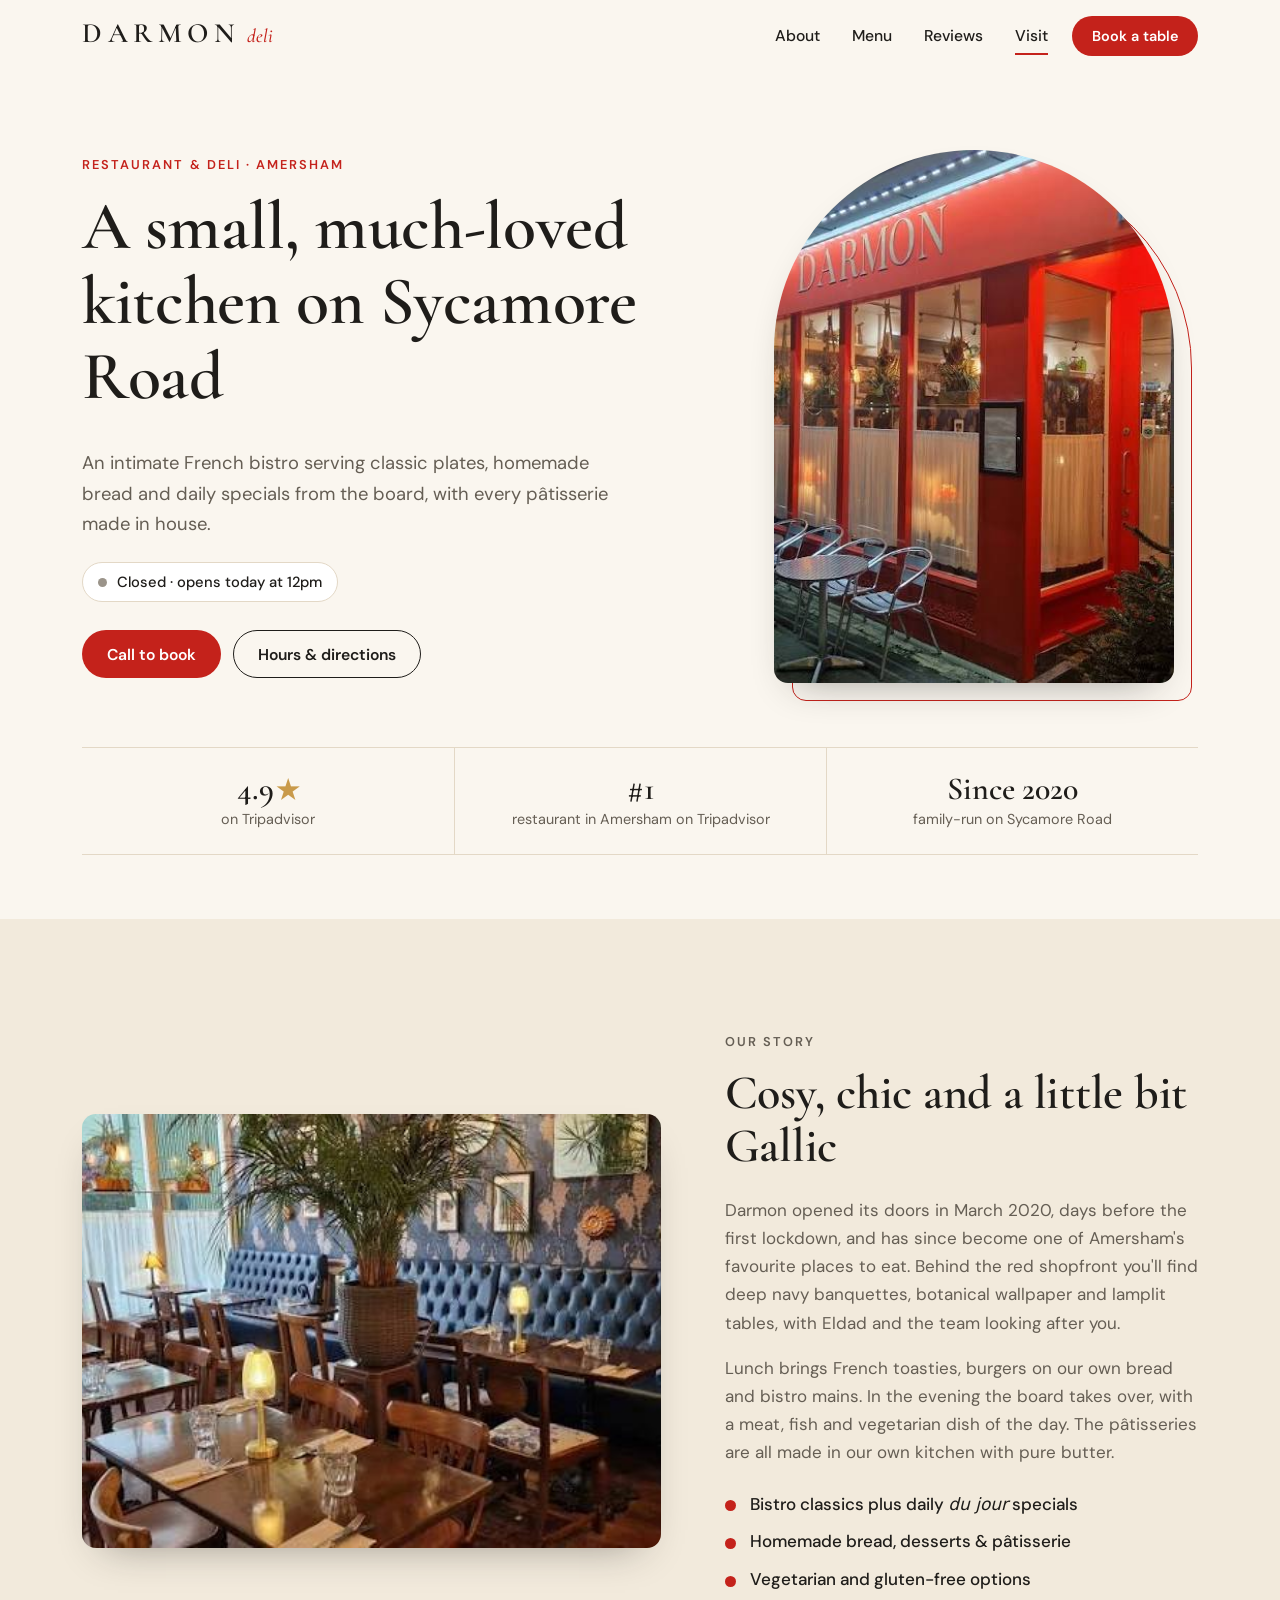
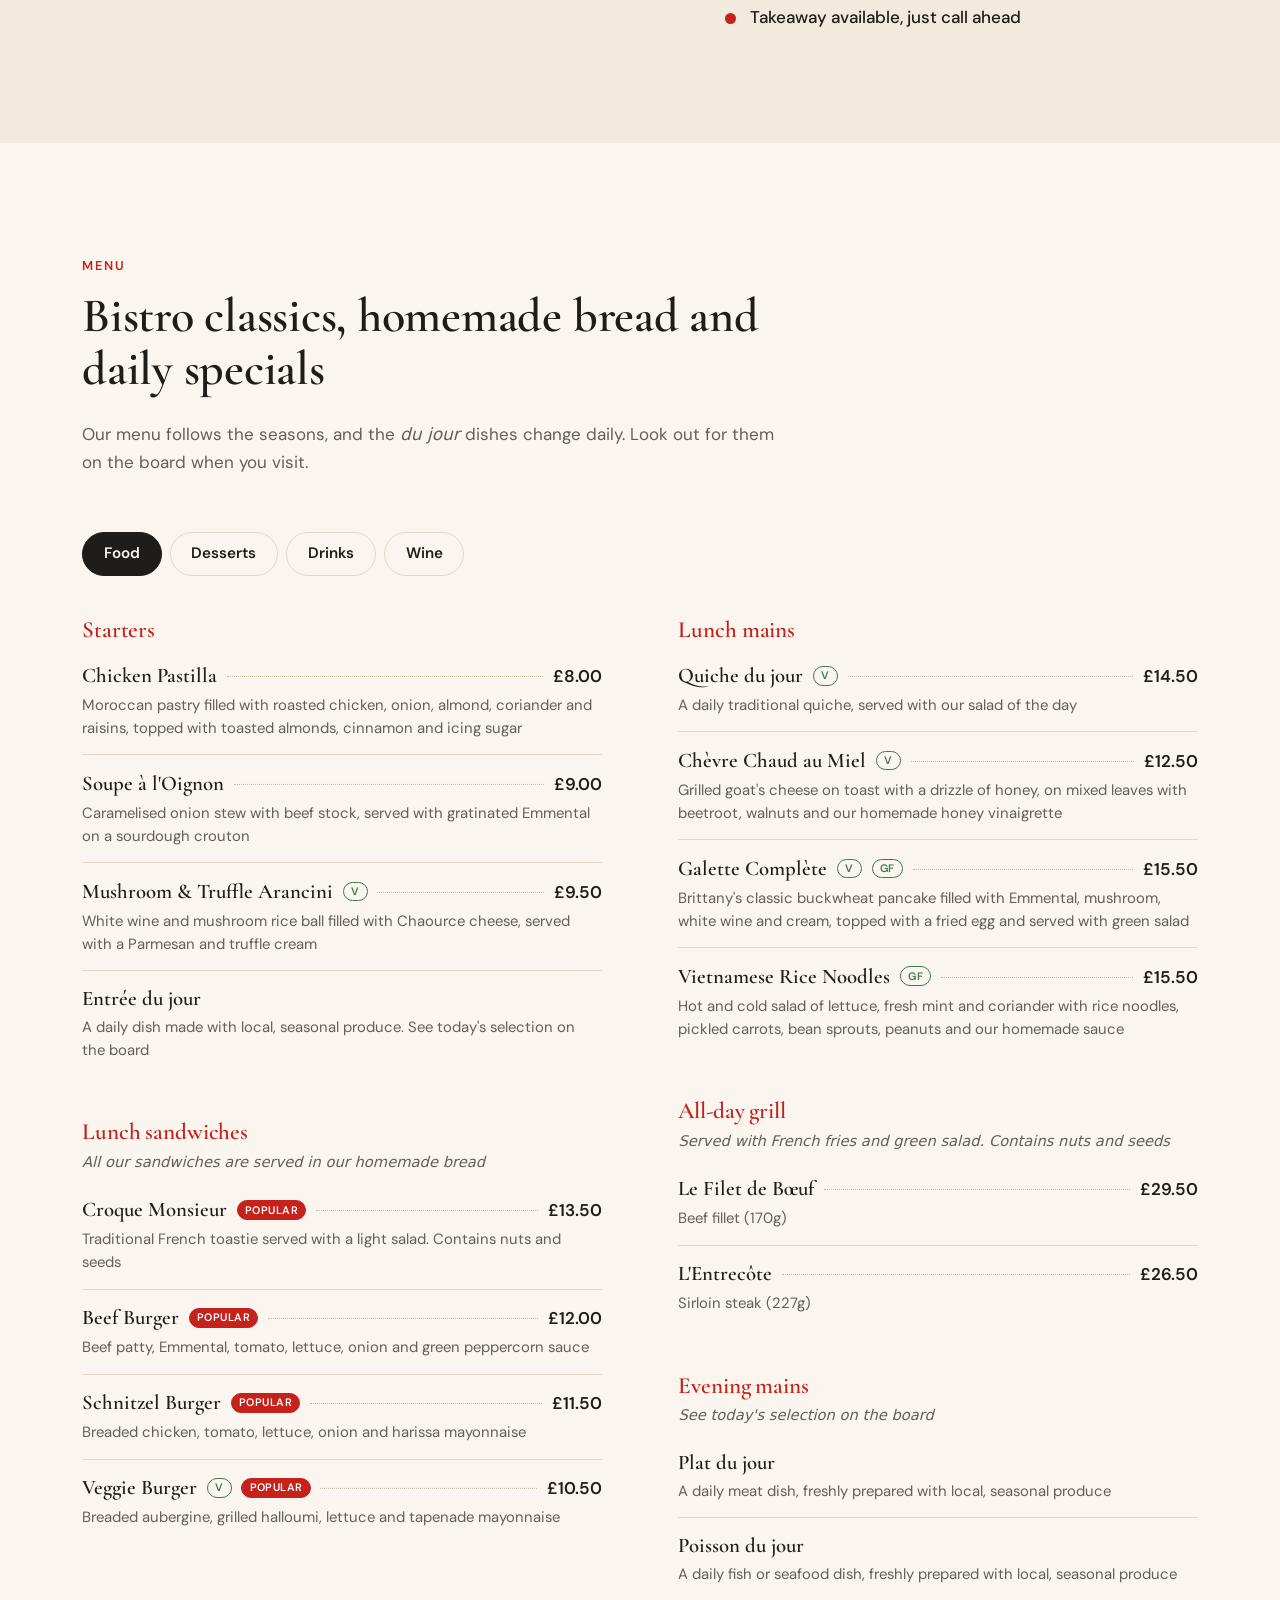
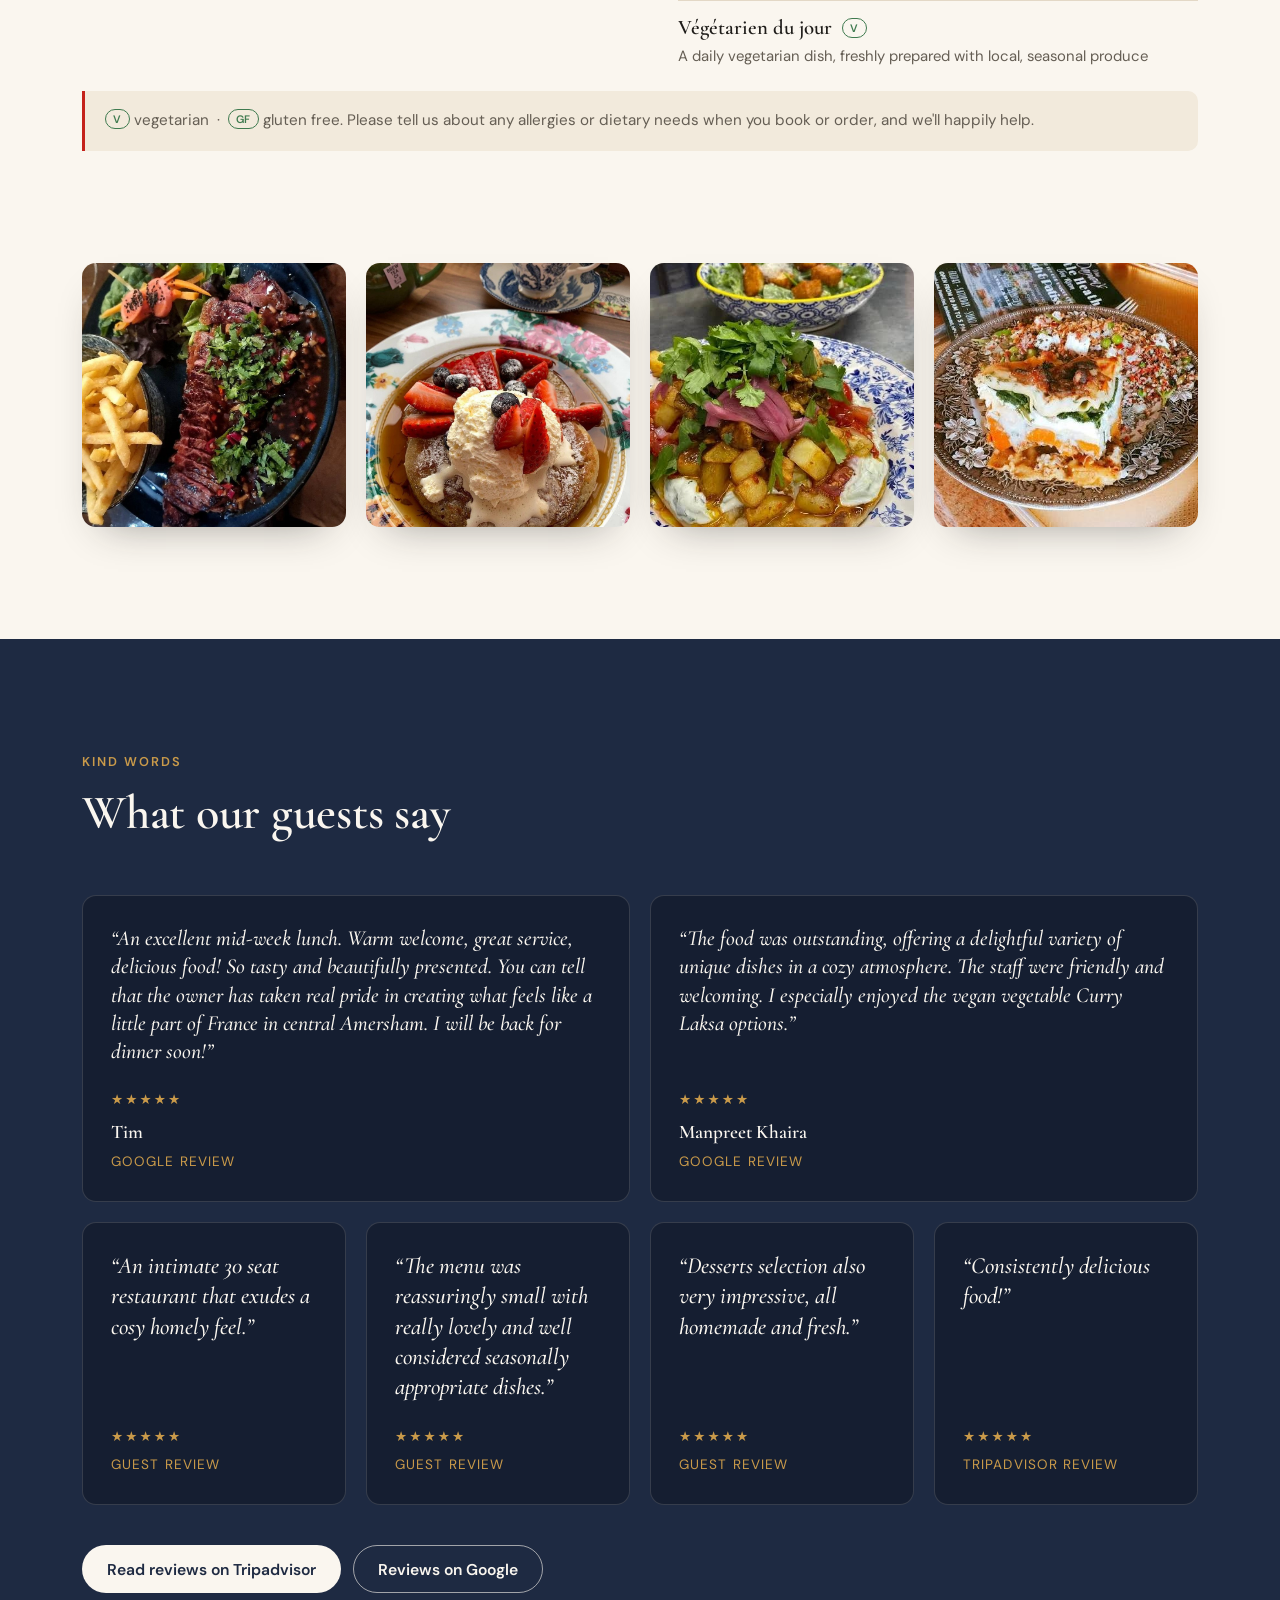
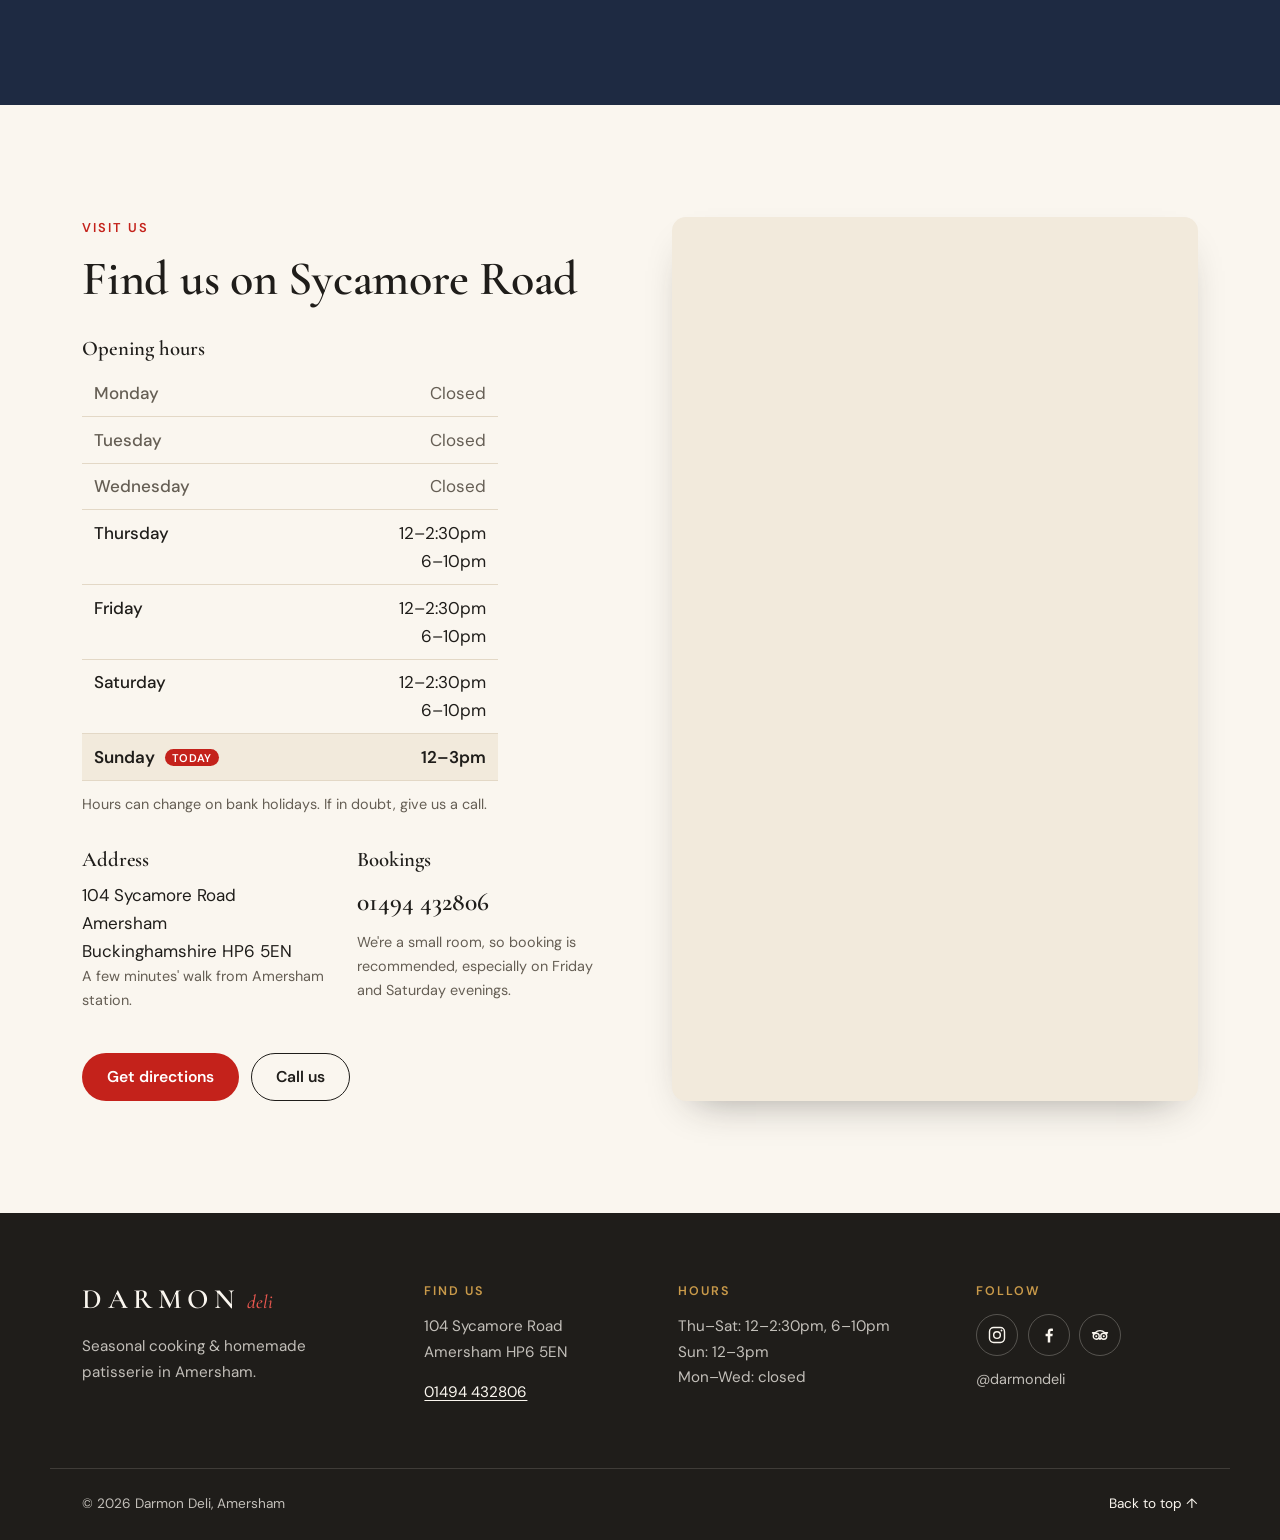
==== commit 7511f5d9: "Replace menu highlights with the full current menu Adds the restaurant's real menu with prices in fo" ====
--- a/index.html
+++ b/index.html
@@ -33,6 +33,8 @@
     "telephone": "+44 1494 432806",
     "servesCuisine": ["French", "International"],
     "acceptsReservations": "True",
+    "hasMenu": "/#menu",
+    "priceRange": "££",
     "address": {
       "@type": "PostalAddress",
       "streetAddress": "104 Sycamore Road",
@@ -130,7 +132,7 @@
         <div class="hero-copy">
           <p class="eyebrow">Restaurant &amp; deli &middot; Amersham</p>
           <h1>A small, much-loved kitchen on Sycamore Road</h1>
-          <p class="lede">An intimate dining room serving a short, seasonal menu of French-inspired and well-travelled dishes, with every dessert made in house.</p>
+          <p class="lede">An intimate French bistro serving classic plates, homemade bread and daily specials from the board, with every pâtisserie made in house.</p>
 
           <p class="status" data-open-status hidden>
             <span class="status-dot" aria-hidden="true"></span>
@@ -176,11 +178,11 @@
           <p class="eyebrow">Our story</p>
           <h2>Cosy, chic and a little bit Gallic</h2>
           <p>Darmon opened its doors in March 2020, days before the first lockdown, and has since become one of Amersham's favourite places to eat. Behind the red shopfront you'll find deep navy banquettes, botanical wallpaper and lamplit tables, with Eldad and the team looking after you.</p>
-          <p>The menu is deliberately short and changes regularly, built around what's in season. The cakes, tarts and patisserie are all made in our own kitchen.</p>
+          <p>Lunch brings French toasties, burgers on our own bread and bistro mains. In the evening the board takes over, with a meat, fish and vegetarian dish of the day. The pâtisseries are all made in our own kitchen with pure butter.</p>
           <ul class="features">
-            <li>Short, seasonal menu that changes often</li>
-            <li>Homemade desserts &amp; patisserie</li>
-            <li>Vegetarian and vegan options</li>
+            <li>Bistro classics plus daily <em>du jour</em> specials</li>
+            <li>Homemade bread, desserts &amp; pâtisserie</li>
+            <li>Vegetarian and gluten-free options</li>
             <li>Takeaway available, just call ahead</li>
           </ul>
         </div>
@@ -191,44 +193,465 @@
     <section class="section menu" id="menu">
       <div class="container">
         <div class="section-head">
-          <p class="eyebrow">From the kitchen</p>
-          <h2>Dishes our guests keep coming back for</h2>
-          <p>Our menu changes with the seasons, so not everything below will be on every day. For today's dishes, follow us on <a href="https://www.instagram.com/darmondeli/" target="_blank" rel="noopener">Instagram</a> or give us a ring.</p>
-        </div>
-
-        <div class="menu-grid">
-          <figure class="menu-media">
-            <img src="/assets/img/dish.jpg" width="480" height="640" loading="lazy" alt="A flatbread topped with spiced chicken, crispy potatoes, herb yoghurt, pickled red onion and coriander, with a salad behind">
-          </figure>
-
-          <div class="menu-lists">
-            <div class="menu-col">
-              <h3>Plates</h3>
-              <ul class="menu-list">
-                <li><span class="dish">Vietnamese beef bún</span><span class="note">rice noodles, herbs</span></li>
-                <li><span class="dish">Aubergine katsu curry</span><span class="note">vegetarian</span></li>
-                <li><span class="dish">Vegetable curry laksa</span><span class="note">vegan</span></li>
-                <li><span class="dish">Chicken katsu</span></li>
-                <li><span class="dish">Fish stew</span></li>
-                <li><span class="dish">Steak, sauce bordelaise</span></li>
-                <li><span class="dish">Schnitzel burger</span></li>
-                <li><span class="dish">Croque monsieur</span></li>
-              </ul>
+          <p class="eyebrow">Menu</p>
+          <h2>Bistro classics, homemade bread and daily specials</h2>
+          <p>Our menu follows the seasons, and the <em>du jour</em> dishes change daily. Look out for them on the board when you visit.</p>
+        </div>
+
+        <div class="menu-tabs" role="tablist" aria-label="Menu sections" hidden>
+          <button class="menu-tab" type="button" role="tab" id="tab-food" aria-controls="panel-food" aria-selected="true">Food</button>
+          <button class="menu-tab" type="button" role="tab" id="tab-desserts" aria-controls="panel-desserts" aria-selected="false" tabindex="-1">Desserts</button>
+          <button class="menu-tab" type="button" role="tab" id="tab-drinks" aria-controls="panel-drinks" aria-selected="false" tabindex="-1">Drinks</button>
+          <button class="menu-tab" type="button" role="tab" id="tab-wine" aria-controls="panel-wine" aria-selected="false" tabindex="-1">Wine</button>
+        </div>
+
+        <div class="menu-panels">
+          <div class="menu-panel" id="panel-food" role="tabpanel" aria-labelledby="tab-food" tabindex="0">
+            <h3 class="panel-title">Food</h3>
+            <div class="menu-cols">
+              <div class="menu-group">
+                <h3>Starters</h3>
+                <ul class="mi-list">
+                  <li class="mi">
+                    <div class="mi-head">
+                      <span class="mi-name">Chicken Pastilla</span>
+                      <span class="mi-dots" aria-hidden="true"></span>
+                      <span class="mi-price">£8.00</span>
+                    </div>
+                    <p class="mi-desc">Moroccan pastry filled with roasted chicken, onion, almond, coriander and raisins, topped with toasted almonds, cinnamon and icing sugar</p>
+                  </li>
+                  <li class="mi">
+                    <div class="mi-head">
+                      <span class="mi-name">Soupe à l&#x27;Oignon</span>
+                      <span class="mi-dots" aria-hidden="true"></span>
+                      <span class="mi-price">£9.00</span>
+                    </div>
+                    <p class="mi-desc">Caramelised onion stew with beef stock, served with gratinated Emmental on a sourdough crouton</p>
+                  </li>
+                  <li class="mi">
+                    <div class="mi-head">
+                      <span class="mi-name">Mushroom &amp; Truffle Arancini <abbr class="tag" title="Vegetarian">V</abbr></span>
+                      <span class="mi-dots" aria-hidden="true"></span>
+                      <span class="mi-price">£9.50</span>
+                    </div>
+                    <p class="mi-desc">White wine and mushroom rice ball filled with Chaource cheese, served with a Parmesan and truffle cream</p>
+                  </li>
+                  <li class="mi">
+                    <div class="mi-head">
+                      <span class="mi-name">Entrée du jour</span>
+                      <span class="mi-dots" aria-hidden="true"></span>
+                    </div>
+                    <p class="mi-desc">A daily dish made with local, seasonal produce. See today&#x27;s selection on the board</p>
+                  </li>
+                </ul>
+              </div>
+              <div class="menu-group">
+                <h3>Lunch sandwiches</h3>
+                <p class="menu-note">All our sandwiches are served in our homemade bread</p>
+                <ul class="mi-list">
+                  <li class="mi">
+                    <div class="mi-head">
+                      <span class="mi-name">Croque Monsieur <span class="tag tag-pop">Popular</span></span>
+                      <span class="mi-dots" aria-hidden="true"></span>
+                      <span class="mi-price">£13.50</span>
+                    </div>
+                    <p class="mi-desc">Traditional French toastie served with a light salad. Contains nuts and seeds</p>
+                  </li>
+                  <li class="mi">
+                    <div class="mi-head">
+                      <span class="mi-name">Beef Burger <span class="tag tag-pop">Popular</span></span>
+                      <span class="mi-dots" aria-hidden="true"></span>
+                      <span class="mi-price">£12.00</span>
+                    </div>
+                    <p class="mi-desc">Beef patty, Emmental, tomato, lettuce, onion and green peppercorn sauce</p>
+                  </li>
+                  <li class="mi">
+                    <div class="mi-head">
+                      <span class="mi-name">Schnitzel Burger <span class="tag tag-pop">Popular</span></span>
+                      <span class="mi-dots" aria-hidden="true"></span>
+                      <span class="mi-price">£11.50</span>
+                    </div>
+                    <p class="mi-desc">Breaded chicken, tomato, lettuce, onion and harissa mayonnaise</p>
+                  </li>
+                  <li class="mi">
+                    <div class="mi-head">
+                      <span class="mi-name">Veggie Burger <abbr class="tag" title="Vegetarian">V</abbr> <span class="tag tag-pop">Popular</span></span>
+                      <span class="mi-dots" aria-hidden="true"></span>
+                      <span class="mi-price">£10.50</span>
+                    </div>
+                    <p class="mi-desc">Breaded aubergine, grilled halloumi, lettuce and tapenade mayonnaise</p>
+                  </li>
+                </ul>
+              </div>
+              <div class="menu-group">
+                <h3>Lunch mains</h3>
+                <ul class="mi-list">
+                  <li class="mi">
+                    <div class="mi-head">
+                      <span class="mi-name">Quiche du jour <abbr class="tag" title="Vegetarian">V</abbr></span>
+                      <span class="mi-dots" aria-hidden="true"></span>
+                      <span class="mi-price">£14.50</span>
+                    </div>
+                    <p class="mi-desc">A daily traditional quiche, served with our salad of the day</p>
+                  </li>
+                  <li class="mi">
+                    <div class="mi-head">
+                      <span class="mi-name">Chèvre Chaud au Miel <abbr class="tag" title="Vegetarian">V</abbr></span>
+                      <span class="mi-dots" aria-hidden="true"></span>
+                      <span class="mi-price">£12.50</span>
+                    </div>
+                    <p class="mi-desc">Grilled goat&#x27;s cheese on toast with a drizzle of honey, on mixed leaves with beetroot, walnuts and our homemade honey vinaigrette</p>
+                  </li>
+                  <li class="mi">
+                    <div class="mi-head">
+                      <span class="mi-name">Galette Complète <abbr class="tag" title="Vegetarian">V</abbr> <abbr class="tag" title="Gluten free">GF</abbr></span>
+                      <span class="mi-dots" aria-hidden="true"></span>
+                      <span class="mi-price">£15.50</span>
+                    </div>
+                    <p class="mi-desc">Brittany&#x27;s classic buckwheat pancake filled with Emmental, mushroom, white wine and cream, topped with a fried egg and served with green salad</p>
+                  </li>
+                  <li class="mi">
+                    <div class="mi-head">
+                      <span class="mi-name">Vietnamese Rice Noodles <abbr class="tag" title="Gluten free">GF</abbr></span>
+                      <span class="mi-dots" aria-hidden="true"></span>
+                      <span class="mi-price">£15.50</span>
+                    </div>
+                    <p class="mi-desc">Hot and cold salad of lettuce, fresh mint and coriander with rice noodles, pickled carrots, bean sprouts, peanuts and our homemade sauce</p>
+                  </li>
+                </ul>
+              </div>
+              <div class="menu-group">
+                <h3>All-day grill</h3>
+                <p class="menu-note">Served with French fries and green salad. Contains nuts and seeds</p>
+                <ul class="mi-list">
+                  <li class="mi">
+                    <div class="mi-head">
+                      <span class="mi-name">Le Filet de Bœuf</span>
+                      <span class="mi-dots" aria-hidden="true"></span>
+                      <span class="mi-price">£29.50</span>
+                    </div>
+                    <p class="mi-desc">Beef fillet (170g)</p>
+                  </li>
+                  <li class="mi">
+                    <div class="mi-head">
+                      <span class="mi-name">L&#x27;Entrecôte</span>
+                      <span class="mi-dots" aria-hidden="true"></span>
+                      <span class="mi-price">£26.50</span>
+                    </div>
+                    <p class="mi-desc">Sirloin steak (227g)</p>
+                  </li>
+                </ul>
+              </div>
+              <div class="menu-group">
+                <h3>Evening mains</h3>
+                <p class="menu-note">See today&#x27;s selection on the board</p>
+                <ul class="mi-list">
+                  <li class="mi">
+                    <div class="mi-head">
+                      <span class="mi-name">Plat du jour</span>
+                      <span class="mi-dots" aria-hidden="true"></span>
+                    </div>
+                    <p class="mi-desc">A daily meat dish, freshly prepared with local, seasonal produce</p>
+                  </li>
+                  <li class="mi">
+                    <div class="mi-head">
+                      <span class="mi-name">Poisson du jour</span>
+                      <span class="mi-dots" aria-hidden="true"></span>
+                    </div>
+                    <p class="mi-desc">A daily fish or seafood dish, freshly prepared with local, seasonal produce</p>
+                  </li>
+                  <li class="mi">
+                    <div class="mi-head">
+                      <span class="mi-name">Végétarien du jour <abbr class="tag" title="Vegetarian">V</abbr></span>
+                      <span class="mi-dots" aria-hidden="true"></span>
+                    </div>
+                    <p class="mi-desc">A daily vegetarian dish, freshly prepared with local, seasonal produce</p>
+                  </li>
+                </ul>
+              </div>
             </div>
-            <div class="menu-col">
-              <h3>Sweet things</h3>
-              <ul class="menu-list">
-                <li><span class="dish">Lemon meringue pie</span></li>
-                <li><span class="dish">Tarte tatin</span></li>
-                <li><span class="dish">Pear, chocolate &amp; almond tart</span></li>
-                <li><span class="dish">Cheesecake</span></li>
-                <li><span class="dish">French macarons</span></li>
-                <li><span class="dish">Moroccan pastries</span></li>
-              </ul>
+          </div>
+          <div class="menu-panel" id="panel-desserts" role="tabpanel" aria-labelledby="tab-desserts" tabindex="0">
+            <h3 class="panel-title">Desserts</h3>
+            <div class="menu-cols">
+              <div class="menu-group">
+                <h3>Desserts</h3>
+                <p class="menu-note">Made in our own kitchen</p>
+                <ul class="mi-list">
+                  <li class="mi">
+                    <div class="mi-head">
+                      <span class="mi-name">Pâtisseries du jour</span>
+                      <span class="mi-dots" aria-hidden="true"></span>
+                      <span class="mi-price">£8.50</span>
+                    </div>
+                    <p class="mi-desc">All our pâtisseries are homemade with pure butter. Take a look at the counter</p>
+                  </li>
+                  <li class="mi">
+                    <div class="mi-head">
+                      <span class="mi-name">Profiteroles <span class="tag tag-pop">Popular</span></span>
+                      <span class="mi-dots" aria-hidden="true"></span>
+                      <span class="mi-price">£9.00</span>
+                    </div>
+                    <p class="mi-desc">Choux pastry with crème pâtissière, Chantilly cream and chocolate sauce</p>
+                  </li>
+                  <li class="mi">
+                    <div class="mi-head">
+                      <span class="mi-name">Coupe du jour</span>
+                      <span class="mi-dots" aria-hidden="true"></span>
+                      <span class="mi-price">£9.50</span>
+                    </div>
+                    <p class="mi-desc">A daily selection of homemade sorbet or ice cream, with a biscuit</p>
+                  </li>
+                </ul>
+              </div>
             </div>
-            <p class="menu-foot">Please tell us about any allergies or dietary needs when you book. We're always happy to help.</p>
           </div>
-        </div>
+          <div class="menu-panel" id="panel-drinks" role="tabpanel" aria-labelledby="tab-drinks" tabindex="0">
+            <h3 class="panel-title">Drinks</h3>
+            <div class="menu-cols">
+              <div class="menu-group">
+                <h3>Hot drinks</h3>
+                <ul class="mi-list">
+                  <li class="mi">
+                    <div class="mi-head">
+                      <span class="mi-name">Espresso</span>
+                      <span class="mi-dots" aria-hidden="true"></span>
+                      <span class="mi-price">£3.00</span>
+                    </div>
+                  </li>
+                  <li class="mi">
+                    <div class="mi-head">
+                      <span class="mi-name">Americano</span>
+                      <span class="mi-dots" aria-hidden="true"></span>
+                      <span class="mi-price">£3.50</span>
+                    </div>
+                  </li>
+                  <li class="mi">
+                    <div class="mi-head">
+                      <span class="mi-name">Café au Lait</span>
+                      <span class="mi-dots" aria-hidden="true"></span>
+                      <span class="mi-price">£3.50</span>
+                    </div>
+                  </li>
+                  <li class="mi">
+                    <div class="mi-head">
+                      <span class="mi-name">Cafetière</span>
+                      <span class="mi-dots" aria-hidden="true"></span>
+                      <span class="mi-price">£4.00</span>
+                    </div>
+                  </li>
+                  <li class="mi">
+                    <div class="mi-head">
+                      <span class="mi-name">Tea &amp; herbal</span>
+                      <span class="mi-dots" aria-hidden="true"></span>
+                      <span class="mi-price">£4.00</span>
+                    </div>
+                    <p class="mi-desc">English Breakfast, Earl Grey, Chai, Rooibos, Green Tea, Peppermint, Lemon &amp; Ginger, Hibiscus, Chamomile</p>
+                  </li>
+                </ul>
+              </div>
+              <div class="menu-group">
+                <h3>Soft drinks</h3>
+                <ul class="mi-list">
+                  <li class="mi">
+                    <div class="mi-head">
+                      <span class="mi-name">Fizzy drinks</span>
+                      <span class="mi-dots" aria-hidden="true"></span>
+                      <span class="mi-price">£4.00</span>
+                    </div>
+                    <p class="mi-desc">Ginger Beer (40cl), Diet Coke, Rose Lemonade, Appletiser, Indian Tonic</p>
+                  </li>
+                  <li class="mi">
+                    <div class="mi-head">
+                      <span class="mi-name">Fruit juices</span>
+                      <span class="mi-dots" aria-hidden="true"></span>
+                      <span class="mi-price">£3.50</span>
+                    </div>
+                    <p class="mi-desc">Apple, Peach, Pear</p>
+                  </li>
+                  <li class="mi">
+                    <div class="mi-head">
+                      <span class="mi-name">Sparkling water</span>
+                      <span class="mi-dots" aria-hidden="true"></span>
+                      <span class="mi-price">£2.50</span>
+                    </div>
+                    <p class="mi-desc">50cl</p>
+                  </li>
+                </ul>
+              </div>
+              <div class="menu-group">
+                <h3>Beer &amp; cider</h3>
+                <ul class="mi-list">
+                  <li class="mi">
+                    <div class="mi-head">
+                      <span class="mi-name">Beer</span>
+                      <span class="mi-dots" aria-hidden="true"></span>
+                      <span class="mi-price">£5.50</span>
+                    </div>
+                    <p class="mi-desc">Moretti (25cl), Leffe Blonde (25cl)</p>
+                  </li>
+                  <li class="mi">
+                    <div class="mi-head">
+                      <span class="mi-name">Cider</span>
+                      <span class="mi-dots" aria-hidden="true"></span>
+                      <span class="mi-price">£6.50</span>
+                    </div>
+                    <p class="mi-desc">Weston&#x27;s Vintage Cider (50cl)</p>
+                  </li>
+                </ul>
+              </div>
+              <div class="menu-group">
+                <h3>Aperitifs &amp; cocktails</h3>
+                <ul class="mi-list">
+                  <li class="mi">
+                    <div class="mi-head">
+                      <span class="mi-name">Aperitifs</span>
+                      <span class="mi-dots" aria-hidden="true"></span>
+                      <span class="mi-price">£8.50</span>
+                    </div>
+                    <p class="mi-desc">Aperol Spritz, Martini Rosso, Campari, Crémant, Pastis</p>
+                  </li>
+                  <li class="mi">
+                    <div class="mi-head">
+                      <span class="mi-name">Kir Royal</span>
+                      <span class="mi-dots" aria-hidden="true"></span>
+                      <span class="mi-price">£9.00</span>
+                    </div>
+                    <p class="mi-desc">Crémant, crème de mûre</p>
+                  </li>
+                  <li class="mi">
+                    <div class="mi-head">
+                      <span class="mi-name">Gin &amp; Tonic</span>
+                      <span class="mi-dots" aria-hidden="true"></span>
+                      <span class="mi-price">£9.50</span>
+                    </div>
+                    <p class="mi-desc">Bombay Sapphire, Indian tonic</p>
+                  </li>
+                  <li class="mi">
+                    <div class="mi-head">
+                      <span class="mi-name">French 75</span>
+                      <span class="mi-dots" aria-hidden="true"></span>
+                      <span class="mi-price">£10.50</span>
+                    </div>
+                    <p class="mi-desc">Bombay Sapphire, Crémant, lemon, sugar syrup</p>
+                  </li>
+                  <li class="mi">
+                    <div class="mi-head">
+                      <span class="mi-name">Negroni</span>
+                      <span class="mi-dots" aria-hidden="true"></span>
+                      <span class="mi-price">£12.50</span>
+                    </div>
+                    <p class="mi-desc">Bombay Sapphire, Campari, Martini Rosso</p>
+                  </li>
+                </ul>
+              </div>
+              <div class="menu-group">
+                <h3>Digestifs</h3>
+                <ul class="mi-list">
+                  <li class="mi">
+                    <div class="mi-head">
+                      <span class="mi-name">Liqueurs &amp; port</span>
+                      <span class="mi-dots" aria-hidden="true"></span>
+                      <span class="mi-price">£8.50</span>
+                    </div>
+                    <p class="mi-desc">Baileys, Amaretto, Cointreau, Port</p>
+                  </li>
+                  <li class="mi">
+                    <div class="mi-head">
+                      <span class="mi-name">Vodka</span>
+                      <span class="mi-dots" aria-hidden="true"></span>
+                      <span class="mi-price">£9.00</span>
+                    </div>
+                    <p class="mi-desc">Stolichnaya</p>
+                  </li>
+                  <li class="mi">
+                    <div class="mi-head">
+                      <span class="mi-name">Whisky</span>
+                      <span class="mi-dots" aria-hidden="true"></span>
+                      <span class="mi-price">£10.00</span>
+                    </div>
+                    <p class="mi-desc">Lagavulin 16 Year Old</p>
+                  </li>
+                  <li class="mi">
+                    <div class="mi-head">
+                      <span class="mi-name">Cognac VSOP</span>
+                      <span class="mi-dots" aria-hidden="true"></span>
+                      <span class="mi-price">£11.50</span>
+                    </div>
+                    <p class="mi-desc">Camus, single estate</p>
+                  </li>
+                  <li class="mi">
+                    <div class="mi-head">
+                      <span class="mi-name">Eau de vie</span>
+                      <span class="mi-dots" aria-hidden="true"></span>
+                      <span class="mi-price">£13.00</span>
+                    </div>
+                    <p class="mi-desc">Calvados, Old Prune, Poire Williams</p>
+                  </li>
+                  <li class="mi">
+                    <div class="mi-head">
+                      <span class="mi-name">Bas-Armagnac</span>
+                      <span class="mi-dots" aria-hidden="true"></span>
+                      <span class="mi-price">£16.50</span>
+                    </div>
+                    <p class="mi-desc">Delord 25 Year Old</p>
+                  </li>
+                  <li class="mi">
+                    <div class="mi-head">
+                      <span class="mi-name">Cognac XO</span>
+                      <span class="mi-dots" aria-hidden="true"></span>
+                      <span class="mi-price">£16.50</span>
+                    </div>
+                    <p class="mi-desc">Camus Borderies</p>
+                  </li>
+                </ul>
+              </div>
+            </div>
+          </div>
+          <div class="menu-panel" id="panel-wine" role="tabpanel" aria-labelledby="tab-wine" tabindex="0">
+            <h3 class="panel-title">Wine</h3>
+            <div class="menu-cols">
+              <div class="menu-group">
+                <h3>Blanc</h3>
+                <table class="wine">
+                  <thead><tr><th scope="col"><span class="visually-hidden">Wine</span></th><th scope="col">Glass</th><th scope="col">Bottle</th></tr></thead>
+                  <tbody>
+                    <tr><th scope="row">House White</th><td>£7.00</td><td>£32.00</td></tr>
+                    <tr><th scope="row">Mâcon-Villages<span class="wine-grape">Chardonnay</span></th><td>£9.50</td><td>£43.00</td></tr>
+                    <tr><th scope="row">Pouilly-Fumé<span class="wine-grape">Sauvignon Blanc</span></th><td>£10.50</td><td>£47.00</td></tr>
+                    <tr><th scope="row">Sauternes<span class="wine-grape">Dessert wine</span></th><td>£11.50</td><td><span aria-label="Not available by the bottle">&ndash;</span></td></tr>
+                  </tbody>
+                </table>
+              </div>
+              <div class="menu-group">
+                <h3>Rosé</h3>
+                <table class="wine">
+                  <thead><tr><th scope="col"><span class="visually-hidden">Wine</span></th><th scope="col">Glass</th><th scope="col">Bottle</th></tr></thead>
+                  <tbody>
+                    <tr><th scope="row">House Rosé</th><td>£7.00</td><td>£32.00</td></tr>
+                    <tr><th scope="row">Côtes de Provence</th><td>£8.50</td><td>£39.00</td></tr>
+                    <tr><th scope="row">Sancerre Rosé<span class="wine-grape">Pinot Noir</span></th><td>£10.50</td><td>£47.00</td></tr>
+                  </tbody>
+                </table>
+              </div>
+              <div class="menu-group">
+                <h3>Rouge</h3>
+                <table class="wine">
+                  <thead><tr><th scope="col"><span class="visually-hidden">Wine</span></th><th scope="col">Glass</th><th scope="col">Bottle</th></tr></thead>
+                  <tbody>
+                    <tr><th scope="row">House Red</th><td>£7.00</td><td>£32.00</td></tr>
+                    <tr><th scope="row">Wine of the Month</th><td>£9.00</td><td>£41.00</td></tr>
+                    <tr><th scope="row">Haut-Médoc<span class="wine-grape">Cabernet Sauvignon</span></th><td>£10.50</td><td>£47.00</td></tr>
+                    <tr><th scope="row">Hautes-Côtes de Beaune<span class="wine-grape">Pinot Noir</span></th><td><span aria-label="Not available by the glass">&ndash;</span></td><td>£59.00</td></tr>
+                    <tr><th scope="row">St-Émilion Grand Cru<span class="wine-grape">Merlot</span></th><td><span aria-label="Not available by the glass">&ndash;</span></td><td>£69.00</td></tr>
+                  </tbody>
+                </table>
+              </div>
+            </div>
+          </div>
+        </div>
+
+        <p class="menu-foot"><abbr class="tag" title="Vegetarian">V</abbr> vegetarian &nbsp;&middot;&nbsp; <abbr class="tag" title="Gluten free">GF</abbr> gluten free. Please tell us about any allergies or dietary needs when you book or order, and we'll happily help.</p>
       </div>
     </section>
 
@@ -240,6 +663,9 @@
         </figure>
         <figure>
           <img src="/assets/img/pancakes.jpg" width="900" height="900" loading="lazy" alt="Pancakes topped with whipped cream, strawberries and blueberries in maple syrup, on a floral plate">
+        </figure>
+        <figure>
+          <img src="/assets/img/dish.jpg" width="480" height="640" loading="lazy" alt="A flatbread topped with spiced chicken, crispy potatoes, herb yoghurt, pickled red onion and coriander">
         </figure>
         <figure>
           <img src="/assets/img/lasagne.jpg" width="489" height="408" loading="lazy" alt="A layered vegetable bake with spinach and squash, topped with feta, peas and toasted seeds">
--- a/assets/css/styles.css
+++ b/assets/css/styles.css
@@ -678,66 +678,239 @@
 
 /* Menu ------------------------------------------------------------------ */
 
-.menu-grid {
-  display: grid;
-  grid-template-columns: minmax(0, 0.8fr) minmax(0, 1.2fr);
-  gap: clamp(2rem, 5vw, 4.5rem);
-  align-items: start;
-}
-
-.menu-media {
-  margin: 0;
-  position: sticky;
-  top: calc(var(--header-h) + 24px);
-}
-
-.menu-media img {
-  width: 100%;
-  aspect-ratio: 3 / 4;
-  object-fit: cover;
-  border-radius: var(--radius);
-  box-shadow: var(--shadow);
-}
-
-.menu-lists {
-  display: grid;
-  grid-template-columns: repeat(2, minmax(0, 1fr));
-  gap: 2.5rem 3rem;
-}
-
-.menu-col h3 {
-  padding-bottom: 0.6rem;
+.menu-tabs {
+  display: flex;
+  gap: 0.5rem;
+  margin: 0 0 2.5rem;
+  padding: 0 0 2px;
+  overflow-x: auto;
+  scrollbar-width: none;
+}
+
+.menu-tabs::-webkit-scrollbar {
+  display: none;
+}
+
+.menu-tabs[hidden] {
+  display: none;
+}
+
+.menu-tab {
+  flex: 0 0 auto;
+  min-height: 44px;
+  padding: 0.6rem 1.3rem;
+  border: 1.5px solid var(--line);
+  border-radius: 999px;
+  background: transparent;
+  color: var(--ink);
+  font: 600 0.95rem/1 var(--font-body);
+  cursor: pointer;
+  transition: background-color 0.2s, color 0.2s, border-color 0.2s;
+}
+
+.menu-tab:hover {
+  border-color: var(--ink);
+}
+
+.menu-tab[aria-selected="true"] {
+  background: var(--ink);
+  border-color: var(--ink);
+  color: var(--cream);
+}
+
+.menu-panel + .menu-panel {
+  margin-top: 3.5rem;
+}
+
+.menu-panel:focus-visible {
+  outline-offset: 8px;
+}
+
+/* Without JavaScript every panel shows with its own title. Once tabs are
+   active only one panel shows at a time and the tab names it instead. */
+.panel-title {
+  font-size: clamp(1.75rem, 3vw, 2.25rem);
+  padding-bottom: 0.75rem;
   border-bottom: 1.5px solid var(--ink);
 }
 
-.menu-list {
+.menu.has-tabs .panel-title {
+  position: absolute !important;
+  width: 1px;
+  height: 1px;
+  overflow: hidden;
+  clip: rect(0 0 0 0);
+  white-space: nowrap;
+}
+
+.menu.has-tabs .menu-panel + .menu-panel {
+  margin-top: 0;
+}
+
+.menu-panel[hidden] {
+  display: none;
+}
+
+.menu-cols {
+  columns: 2;
+  column-gap: clamp(2.5rem, 6vw, 5rem);
+}
+
+.menu-group {
+  break-inside: avoid;
+  margin-bottom: 2.75rem;
+}
+
+.menu-group h3 {
+  margin-bottom: 0.25rem;
+  color: var(--red);
+}
+
+.menu-note {
+  margin: 0 0 0.5rem;
+  font-size: 0.92rem;
+  font-style: italic;
+  color: var(--muted);
+}
+
+.mi-list {
   margin: 0;
   padding: 0;
   list-style: none;
 }
 
-.menu-list li {
+.mi {
+  padding: 0.9rem 0;
+  border-bottom: 1px solid var(--line);
+}
+
+.mi:last-child {
+  border-bottom: 0;
+}
+
+.mi-head {
   display: flex;
-  flex-direction: column;
-  padding: 0.85rem 0;
-  border-bottom: 1px dashed var(--line);
-}
-
-.dish {
+  align-items: baseline;
+  gap: 0.6rem;
+}
+
+.mi-name {
   font-family: var(--font-display);
   font-size: 1.3rem;
   font-weight: 600;
   line-height: 1.25;
 }
 
-.note {
-  font-size: 0.88rem;
+.mi-dots {
+  flex: 1 1 auto;
+  min-width: 1rem;
+  border-bottom: 1.5px dotted #c9bba5;
+  transform: translateY(-0.3em);
+}
+
+/* Dishes priced on the day have no price, so no leader dots either. */
+.mi-dots:last-child {
+  display: none;
+}
+
+.mi-price {
+  flex: 0 0 auto;
+  font-weight: 600;
+  font-variant-numeric: tabular-nums;
+}
+
+.mi-desc {
+  margin: 0.25rem 0 0;
+  max-width: 34rem;
+  font-size: 0.93rem;
+  line-height: 1.55;
   color: var(--muted);
 }
 
+.tag {
+  display: inline-block;
+  margin-left: 0.3rem;
+  padding: 0.15rem 0.45rem;
+  border: 1px solid currentColor;
+  border-radius: 999px;
+  font-family: var(--font-body);
+  font-size: 0.68rem;
+  font-weight: 600;
+  line-height: 1.2;
+  letter-spacing: 0.04em;
+  text-decoration: none;
+  vertical-align: 0.25em;
+  color: #3f7a4f;
+  cursor: help;
+}
+
+.tag-pop {
+  border-color: var(--red);
+  background: var(--red);
+  color: var(--white);
+  text-transform: uppercase;
+  cursor: default;
+}
+
+.menu-foot .tag {
+  margin-left: 0;
+}
+
+.wine {
+  width: 100%;
+  border-collapse: collapse;
+}
+
+.wine th,
+.wine td {
+  padding: 0.75rem 0;
+  border-bottom: 1px solid var(--line);
+  text-align: left;
+  vertical-align: baseline;
+}
+
+.wine thead th {
+  padding-top: 0.25rem;
+  font-size: 0.75rem;
+  font-weight: 600;
+  letter-spacing: 0.12em;
+  text-transform: uppercase;
+  color: var(--muted);
+}
+
+.wine tbody th {
+  font-family: var(--font-display);
+  font-size: 1.25rem;
+  font-weight: 600;
+  line-height: 1.25;
+}
+
+.wine td,
+.wine thead th + th {
+  width: 5.5rem;
+  text-align: right;
+  font-variant-numeric: tabular-nums;
+}
+
+.wine td {
+  font-weight: 600;
+}
+
+.wine tbody tr:last-child th,
+.wine tbody tr:last-child td {
+  border-bottom: 0;
+}
+
+.wine-grape {
+  display: block;
+  font-family: var(--font-body);
+  font-size: 0.85rem;
+  font-weight: 400;
+  color: var(--muted);
+}
+
 .menu-foot {
-  grid-column: 1 / -1;
-  margin: 0;
+  margin: 0.5rem 0 0;
   padding: 1.1rem 1.25rem;
   border-left: 3px solid var(--red);
   background: var(--paper);
@@ -754,7 +927,7 @@
 
 .gallery-grid {
   display: grid;
-  grid-template-columns: repeat(3, minmax(0, 1fr));
+  grid-template-columns: repeat(4, minmax(0, 1fr));
   gap: clamp(0.75rem, 2vw, 1.25rem);
 }
 
@@ -1046,7 +1219,6 @@
 
   .hero-grid,
   .about-grid,
-  .menu-grid,
   .visit-grid {
     grid-template-columns: minmax(0, 1fr);
   }
@@ -1055,9 +1227,12 @@
     max-width: 340px;
   }
 
-  .menu-media {
-    position: static;
-    max-width: 420px;
+  .menu-cols {
+    columns: 1;
+  }
+
+  .gallery-grid {
+    grid-template-columns: repeat(2, minmax(0, 1fr));
   }
 
   .footer-grid {
@@ -1097,9 +1272,7 @@
     border-top: 1px solid var(--line);
   }
 
-  .menu-lists,
   .review-grid,
-  .gallery-grid,
   .visit-contact,
   .footer-grid {
     grid-template-columns: minmax(0, 1fr);
@@ -1109,8 +1282,14 @@
     grid-column: auto;
   }
 
-  .gallery img {
-    aspect-ratio: 4 / 3;
+  .menu-tabs {
+    gap: 0.4rem;
+  }
+
+  .menu-tab {
+    flex: 1 1 0;
+    padding: 0.6rem 0.4rem;
+    font-size: 0.9rem;
   }
 
   .visit-map,
